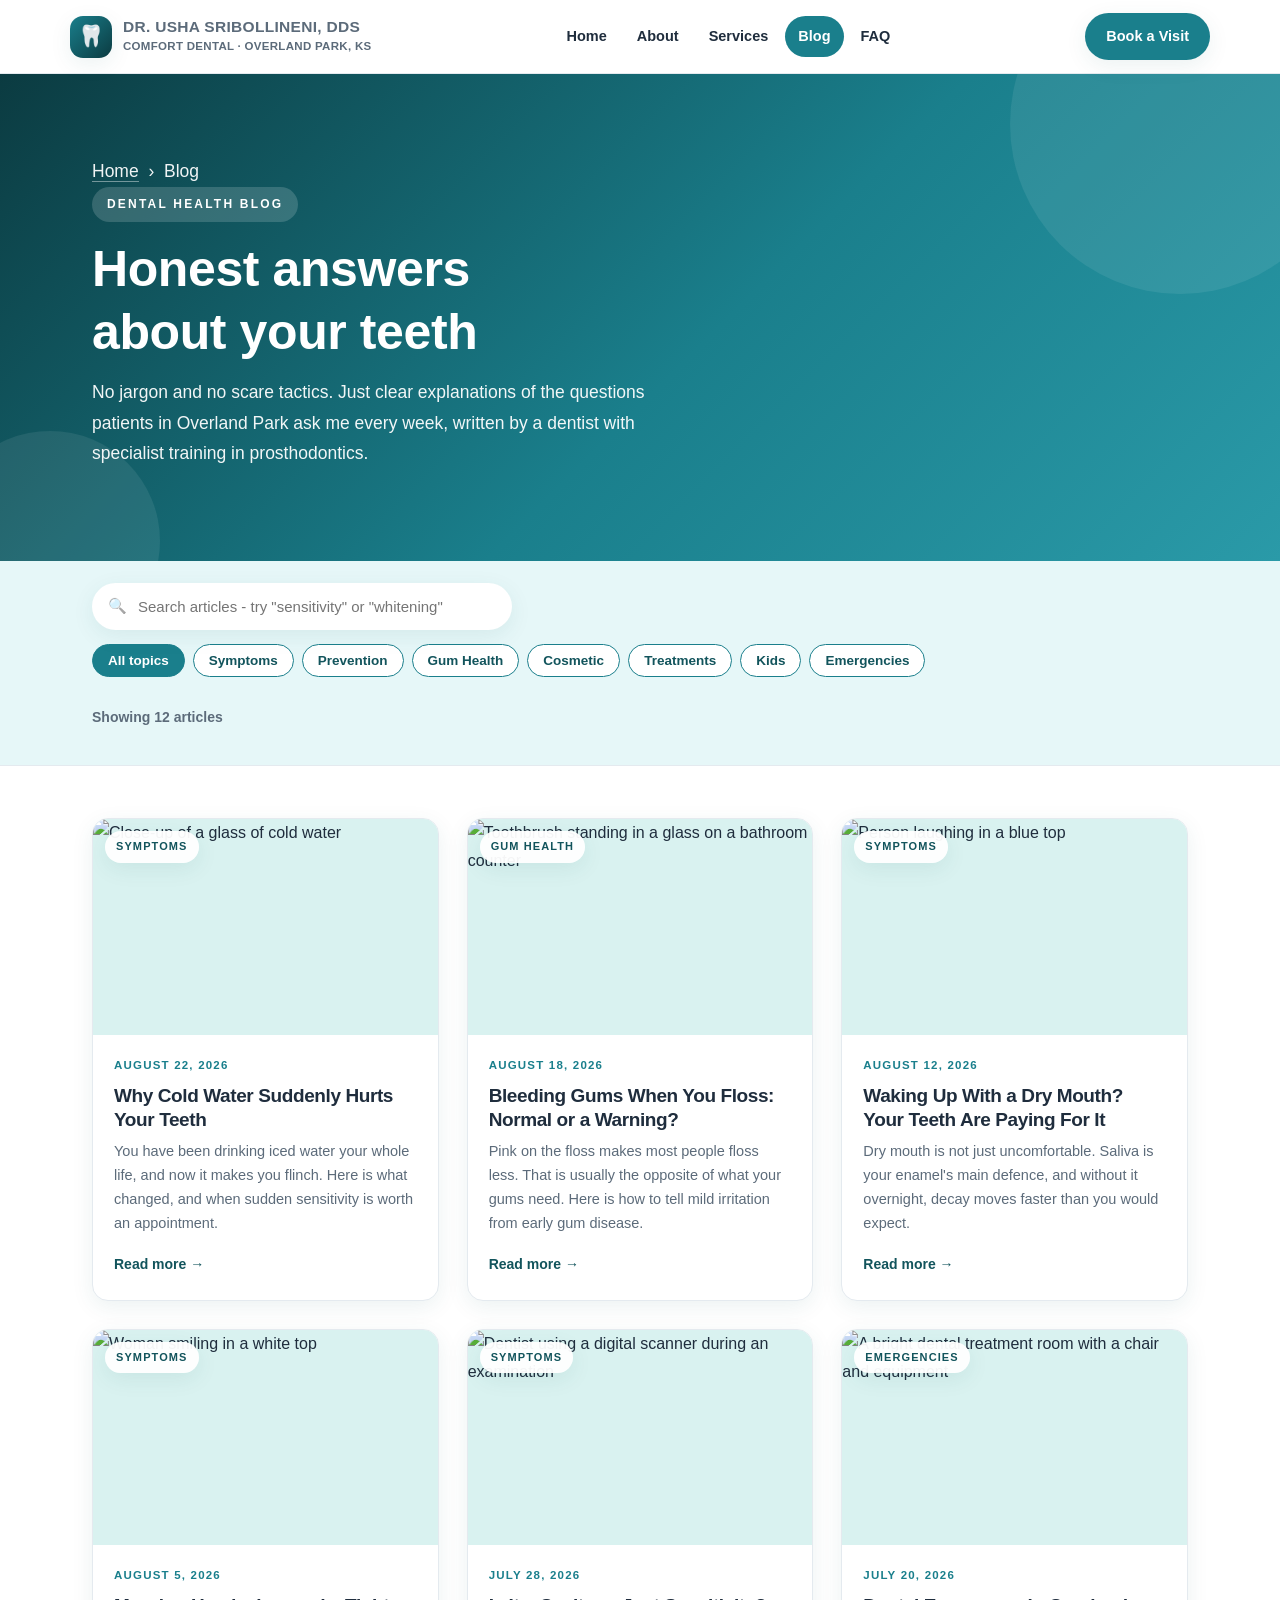
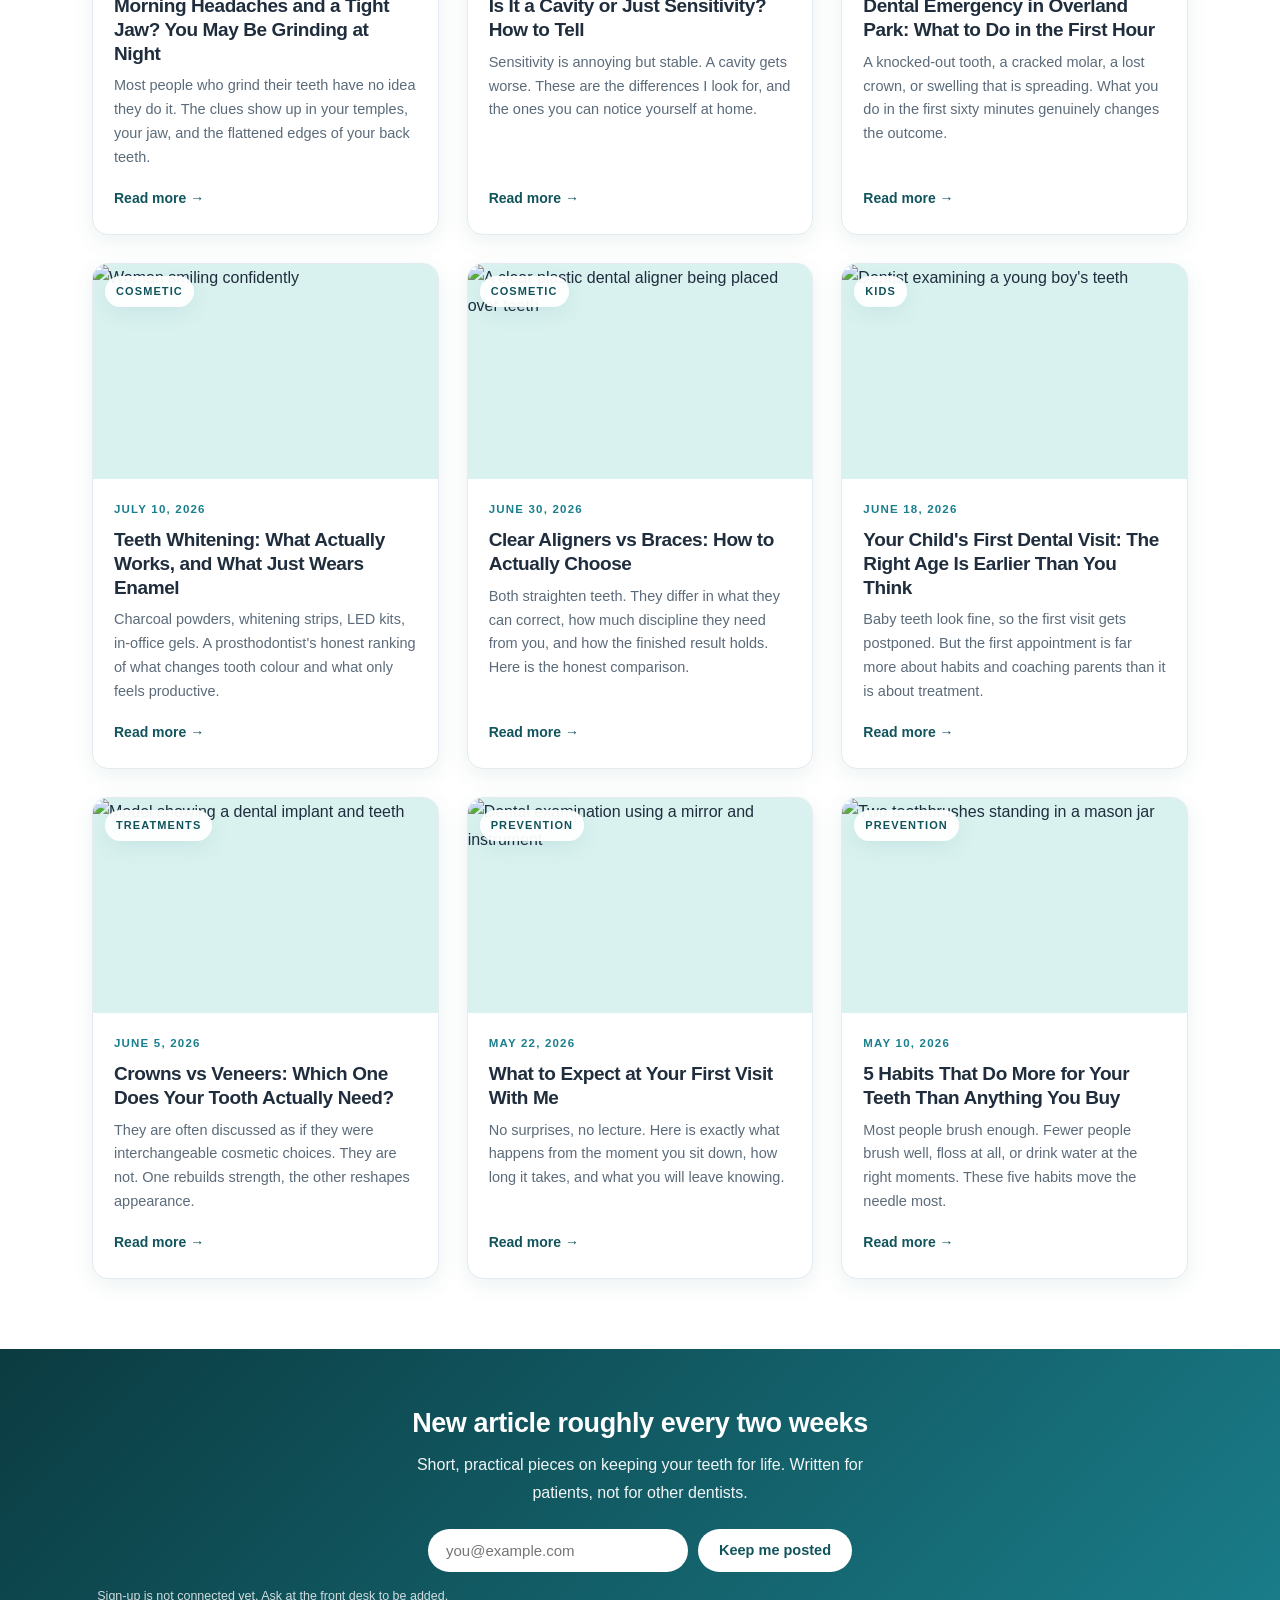
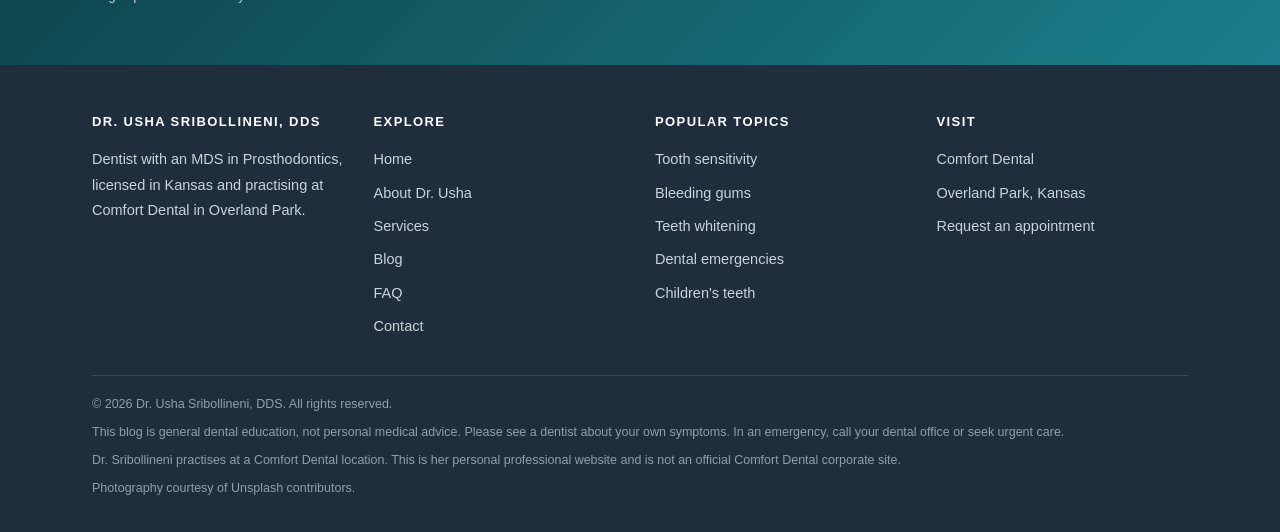
==== blog.html @ b1dd58ea "Add blog index page with search and topic filters" ====
<!DOCTYPE html>
<html lang="en">
<head>
<meta charset="utf-8">
<meta name="viewport" content="width=device-width, initial-scale=1">
<title>Dental Health Blog | Dr. Usha Sribollineni, DDS - Overland Park, KS</title>
<meta name="description" content="Straight-talking dental health articles from Dr. Usha Sribollineni, DDS, MDS (Prosthodontics) in Overland Park, Kansas. Tooth sensitivity, gum health, whitening, kids' teeth, crowns, aligners and dental emergencies explained in plain English.">
<meta name="keywords" content="dentist Overland Park, dental blog Overland Park KS, tooth sensitivity, bleeding gums, teeth whitening, dental emergency Overland Park, kids dentist Johnson County, crowns, veneers, clear aligners">
<meta name="author" content="Dr. Usha Sribollineni, DDS">
<meta name="robots" content="index, follow">
<link rel="canonical" href="https://pbdev0209-fix-it.github.io/usha-dental-website/blog.html">

<meta property="og:type" content="website">
<meta property="og:title" content="Dental Health Blog | Dr. Usha Sribollineni, DDS - Overland Park, KS">
<meta property="og:description" content="Plain-English dental health advice from a prosthodontics-trained dentist in Overland Park, Kansas.">
<meta property="og:url" content="https://pbdev0209-fix-it.github.io/usha-dental-website/blog.html">
<meta property="og:site_name" content="Dr. Usha Sribollineni, DDS">
<meta name="twitter:card" content="summary_large_image">
<meta name="twitter:title" content="Dental Health Blog | Dr. Usha Sribollineni, DDS">
<meta name="twitter:description" content="Plain-English dental health advice from a dentist in Overland Park, Kansas.">

<link rel="preconnect" href="https://images.unsplash.com">
<link rel="stylesheet" href="assets/blog.css">
<link rel="icon" href="data:image/svg+xml,%3Csvg xmlns='http://www.w3.org/2000/svg' viewBox='0 0 100 100'%3E%3Ctext y='.9em' font-size='90'%3E%F0%9F%A6%B7%3C/text%3E%3C/svg%3E">

<script type="application/ld+json">
{
 "@context": "https://schema.org",
 "@type": "Blog",
 "name": "Dental Health Blog | Dr. Usha Sribollineni, DDS",
 "description": "Plain-English dental health articles from Dr. Usha Sribollineni, DDS, MDS (Prosthodontics), practising at Comfort Dental in Overland Park, Kansas.",
 "url": "https://pbdev0209-fix-it.github.io/usha-dental-website/blog.html",
 "inLanguage": "en-US",
 "author": {
  "@type": "Person",
  "name": "Usha Sribollineni",
  "honorificSuffix": "DDS",
  "jobTitle": "Dentist"
 },
 "blogPost": [
  {
   "@type": "BlogPosting",
   "headline": "Why Cold Water Suddenly Hurts Your Teeth",
   "datePublished": "2026-08-22",
   "url": "https://pbdev0209-fix-it.github.io/usha-dental-website/blog/tooth-sensitivity-cold.html",
   "articleSection": "Symptoms",
   "author": {
    "@type": "Person",
    "name": "Usha Sribollineni"
   }
  },
  {
   "@type": "BlogPosting",
   "headline": "Bleeding Gums When You Floss: Normal or a Warning?",
   "datePublished": "2026-08-18",
   "url": "https://pbdev0209-fix-it.github.io/usha-dental-website/blog/bleeding-gums.html",
   "articleSection": "Gum Health",
   "author": {
    "@type": "Person",
    "name": "Usha Sribollineni"
   }
  },
  {
   "@type": "BlogPosting",
   "headline": "Waking Up With a Dry Mouth? Your Teeth Are Paying For It",
   "datePublished": "2026-08-12",
   "url": "https://pbdev0209-fix-it.github.io/usha-dental-website/blog/morning-dry-mouth.html",
   "articleSection": "Symptoms",
   "author": {
    "@type": "Person",
    "name": "Usha Sribollineni"
   }
  },
  {
   "@type": "BlogPosting",
   "headline": "Morning Headaches and a Tight Jaw? You May Be Grinding at Night",
   "datePublished": "2026-08-05",
   "url": "https://pbdev0209-fix-it.github.io/usha-dental-website/blog/teeth-grinding-headaches.html",
   "articleSection": "Symptoms",
   "author": {
    "@type": "Person",
    "name": "Usha Sribollineni"
   }
  },
  {
   "@type": "BlogPosting",
   "headline": "Is It a Cavity or Just Sensitivity? How to Tell",
   "datePublished": "2026-07-28",
   "url": "https://pbdev0209-fix-it.github.io/usha-dental-website/blog/cavity-or-sensitivity.html",
   "articleSection": "Symptoms",
   "author": {
    "@type": "Person",
    "name": "Usha Sribollineni"
   }
  },
  {
   "@type": "BlogPosting",
   "headline": "Dental Emergency in Overland Park: What to Do in the First Hour",
   "datePublished": "2026-07-20",
   "url": "https://pbdev0209-fix-it.github.io/usha-dental-website/blog/dental-emergency-overland-park.html",
   "articleSection": "Emergencies",
   "author": {
    "@type": "Person",
    "name": "Usha Sribollineni"
   }
  },
  {
   "@type": "BlogPosting",
   "headline": "Teeth Whitening: What Actually Works, and What Just Wears Enamel",
   "datePublished": "2026-07-10",
   "url": "https://pbdev0209-fix-it.github.io/usha-dental-website/blog/teeth-whitening-guide.html",
   "articleSection": "Cosmetic",
   "author": {
    "@type": "Person",
    "name": "Usha Sribollineni"
   }
  },
  {
   "@type": "BlogPosting",
   "headline": "Clear Aligners vs Braces: How to Actually Choose",
   "datePublished": "2026-06-30",
   "url": "https://pbdev0209-fix-it.github.io/usha-dental-website/blog/clear-aligners-vs-braces.html",
   "articleSection": "Cosmetic",
   "author": {
    "@type": "Person",
    "name": "Usha Sribollineni"
   }
  },
  {
   "@type": "BlogPosting",
   "headline": "Your Child's First Dental Visit: The Right Age Is Earlier Than You Think",
   "datePublished": "2026-06-18",
   "url": "https://pbdev0209-fix-it.github.io/usha-dental-website/blog/kids-first-dentist-age.html",
   "articleSection": "Kids",
   "author": {
    "@type": "Person",
    "name": "Usha Sribollineni"
   }
  },
  {
   "@type": "BlogPosting",
   "headline": "Crowns vs Veneers: Which One Does Your Tooth Actually Need?",
   "datePublished": "2026-06-05",
   "url": "https://pbdev0209-fix-it.github.io/usha-dental-website/blog/crowns-vs-veneers.html",
   "articleSection": "Treatments",
   "author": {
    "@type": "Person",
    "name": "Usha Sribollineni"
   }
  },
  {
   "@type": "BlogPosting",
   "headline": "What to Expect at Your First Visit With Me",
   "datePublished": "2026-05-22",
   "url": "https://pbdev0209-fix-it.github.io/usha-dental-website/blog/first-visit-guide.html",
   "articleSection": "Prevention",
   "author": {
    "@type": "Person",
    "name": "Usha Sribollineni"
   }
  },
  {
   "@type": "BlogPosting",
   "headline": "5 Habits That Do More for Your Teeth Than Anything You Buy",
   "datePublished": "2026-05-10",
   "url": "https://pbdev0209-fix-it.github.io/usha-dental-website/blog/5-tips-healthier-smile.html",
   "articleSection": "Prevention",
   "author": {
    "@type": "Person",
    "name": "Usha Sribollineni"
   }
  }
 ]
}
</script>
</head>
<body>

<header class="site-header">
  <div class="wrap hdr">
    <a class="brand" href="index.html">
      <span class="mark" aria-hidden="true">&#129463;</span>
      <span>
        <b>Dr. Usha Sribollineni, DDS</b>
        <span>Comfort Dental &middot; Overland Park, KS</span>
      </span>
    </a>
    <nav class="site-nav" aria-label="Main navigation">
      <ul>
        <li><a href="index.html#home">Home</a></li>
        <li><a href="index.html#about">About</a></li>
        <li><a href="index.html#services">Services</a></li>
        <li><a href="blog.html" class="active" aria-current="page">Blog</a></li>
        <li><a href="index.html#faq">FAQ</a></li>
      </ul>
    </nav>
    <a class="btn btn-primary" href="index.html#contact">Book a Visit</a>
  </div>
</header>

<main>

  <section class="hero">
    <div class="wrap">
      <p class="crumbs"><a href="index.html">Home</a> &nbsp;&rsaquo;&nbsp; Blog</p>
      <span class="eyebrow">Dental Health Blog</span>
      <h1>Honest answers about your teeth</h1>
      <p>No jargon and no scare tactics. Just clear explanations of the questions patients in Overland Park ask me every week, written by a dentist with specialist training in prosthodontics.</p>
    </div>
  </section>

  <section class="toolbar">
    <div class="wrap">
      <div class="toolbar-row">
        <div class="searchbox">
          <span class="ico" aria-hidden="true">&#128269;</span>
          <label class="sr-only" for="postSearch" hidden>Search articles</label>
          <input id="postSearch" type="search" placeholder="Search articles - try &quot;sensitivity&quot; or &quot;whitening&quot;" autocomplete="off">
        </div>
        <div class="chips" role="group" aria-label="Filter articles by topic">
          <button class="chip active" data-filter="all">All topics</button>
          <button class="chip" data-filter="Symptoms">Symptoms</button>
          <button class="chip" data-filter="Prevention">Prevention</button>
          <button class="chip" data-filter="Gum Health">Gum Health</button>
          <button class="chip" data-filter="Cosmetic">Cosmetic</button>
          <button class="chip" data-filter="Treatments">Treatments</button>
          <button class="chip" data-filter="Kids">Kids</button>
          <button class="chip" data-filter="Emergencies">Emergencies</button>
        </div>
      </div>
      <p class="result-count" id="resultCount" aria-live="polite">Showing 12 articles</p>
    </div>
  </section>

  <section class="grid-section">
    <div class="wrap">
      <div class="post-grid" id="postGrid">
        <a class="card reveal" href="blog/tooth-sensitivity-cold.html" data-category="Symptoms" data-search="Why Cold Water Suddenly Hurts Your Teeth Symptoms You have been drinking iced water your whole life, and now it makes you flinch. Here is what changed, and when sudden sensitivity is worth an appointment.">
          <div class="thumb">
            <img src="https://images.unsplash.com/photo-1534616042650-80f5c9b61f09?auto=format&amp;fit=crop&amp;w=800&amp;q=70" alt="Close-up of a glass of cold water" loading="lazy" width="800" height="500">
            <span class="tag">Symptoms</span>
          </div>
          <div class="body">
            <div class="date">August 22, 2026</div>
            <h3>Why Cold Water Suddenly Hurts Your Teeth</h3>
            <p>You have been drinking iced water your whole life, and now it makes you flinch. Here is what changed, and when sudden sensitivity is worth an appointment.</p>
            <div class="more">Read more <i>&rarr;</i></div>
          </div>
        </a>
        <a class="card reveal" href="blog/bleeding-gums.html" data-category="Gum Health" data-search="Bleeding Gums When You Floss: Normal or a Warning? Gum Health Pink on the floss makes most people floss less. That is usually the opposite of what your gums need. Here is how to tell mild irritation from early gum disease.">
          <div class="thumb">
            <img src="https://images.unsplash.com/photo-1607613009820-a29f7bb81c04?auto=format&amp;fit=crop&amp;w=800&amp;q=70" alt="Toothbrush standing in a glass on a bathroom counter" loading="lazy" width="800" height="500">
            <span class="tag">Gum Health</span>
          </div>
          <div class="body">
            <div class="date">August 18, 2026</div>
            <h3>Bleeding Gums When You Floss: Normal or a Warning?</h3>
            <p>Pink on the floss makes most people floss less. That is usually the opposite of what your gums need. Here is how to tell mild irritation from early gum disease.</p>
            <div class="more">Read more <i>&rarr;</i></div>
          </div>
        </a>
        <a class="card reveal" href="blog/morning-dry-mouth.html" data-category="Symptoms" data-search="Waking Up With a Dry Mouth? Your Teeth Are Paying For It Symptoms Dry mouth is not just uncomfortable. Saliva is your enamel's main defence, and without it overnight, decay moves faster than you would expect.">
          <div class="thumb">
            <img src="https://images.unsplash.com/photo-1611695434369-a8f5d76ceb7b?auto=format&amp;fit=crop&amp;w=800&amp;q=70" alt="Person laughing in a blue top" loading="lazy" width="800" height="500">
            <span class="tag">Symptoms</span>
          </div>
          <div class="body">
            <div class="date">August 12, 2026</div>
            <h3>Waking Up With a Dry Mouth? Your Teeth Are Paying For It</h3>
            <p>Dry mouth is not just uncomfortable. Saliva is your enamel's main defence, and without it overnight, decay moves faster than you would expect.</p>
            <div class="more">Read more <i>&rarr;</i></div>
          </div>
        </a>
        <a class="card reveal" href="blog/teeth-grinding-headaches.html" data-category="Symptoms" data-search="Morning Headaches and a Tight Jaw? You May Be Grinding at Night Symptoms Most people who grind their teeth have no idea they do it. The clues show up in your temples, your jaw, and the flattened edges of your back teeth.">
          <div class="thumb">
            <img src="https://images.unsplash.com/photo-1548382131-e0ebb1f0cdea?auto=format&amp;fit=crop&amp;w=800&amp;q=70" alt="Woman smiling in a white top" loading="lazy" width="800" height="500">
            <span class="tag">Symptoms</span>
          </div>
          <div class="body">
            <div class="date">August 5, 2026</div>
            <h3>Morning Headaches and a Tight Jaw? You May Be Grinding at Night</h3>
            <p>Most people who grind their teeth have no idea they do it. The clues show up in your temples, your jaw, and the flattened edges of your back teeth.</p>
            <div class="more">Read more <i>&rarr;</i></div>
          </div>
        </a>
        <a class="card reveal" href="blog/cavity-or-sensitivity.html" data-category="Symptoms" data-search="Is It a Cavity or Just Sensitivity? How to Tell Symptoms Sensitivity is annoying but stable. A cavity gets worse. These are the differences I look for, and the ones you can notice yourself at home.">
          <div class="thumb">
            <img src="https://images.unsplash.com/photo-1667133295315-820bb6481730?auto=format&amp;fit=crop&amp;w=800&amp;q=70" alt="Dentist using a digital scanner during an examination" loading="lazy" width="800" height="500">
            <span class="tag">Symptoms</span>
          </div>
          <div class="body">
            <div class="date">July 28, 2026</div>
            <h3>Is It a Cavity or Just Sensitivity? How to Tell</h3>
            <p>Sensitivity is annoying but stable. A cavity gets worse. These are the differences I look for, and the ones you can notice yourself at home.</p>
            <div class="more">Read more <i>&rarr;</i></div>
          </div>
        </a>
        <a class="card reveal" href="blog/dental-emergency-overland-park.html" data-category="Emergencies" data-search="Dental Emergency in Overland Park: What to Do in the First Hour Emergencies A knocked-out tooth, a cracked molar, a lost crown, or swelling that is spreading. What you do in the first sixty minutes genuinely changes the outcome.">
          <div class="thumb">
            <img src="https://images.unsplash.com/photo-1598256989800-fe5f95da9787?auto=format&amp;fit=crop&amp;w=800&amp;q=70" alt="A bright dental treatment room with a chair and equipment" loading="lazy" width="800" height="500">
            <span class="tag">Emergencies</span>
          </div>
          <div class="body">
            <div class="date">July 20, 2026</div>
            <h3>Dental Emergency in Overland Park: What to Do in the First Hour</h3>
            <p>A knocked-out tooth, a cracked molar, a lost crown, or swelling that is spreading. What you do in the first sixty minutes genuinely changes the outcome.</p>
            <div class="more">Read more <i>&rarr;</i></div>
          </div>
        </a>
        <a class="card reveal" href="blog/teeth-whitening-guide.html" data-category="Cosmetic" data-search="Teeth Whitening: What Actually Works, and What Just Wears Enamel Cosmetic Charcoal powders, whitening strips, LED kits, in-office gels. A prosthodontist's honest ranking of what changes tooth colour and what only feels productive.">
          <div class="thumb">
            <img src="https://images.unsplash.com/photo-1567516364473-233c4b6fcfbe?auto=format&amp;fit=crop&amp;w=800&amp;q=70" alt="Woman smiling confidently" loading="lazy" width="800" height="500">
            <span class="tag">Cosmetic</span>
          </div>
          <div class="body">
            <div class="date">July 10, 2026</div>
            <h3>Teeth Whitening: What Actually Works, and What Just Wears Enamel</h3>
            <p>Charcoal powders, whitening strips, LED kits, in-office gels. A prosthodontist's honest ranking of what changes tooth colour and what only feels productive.</p>
            <div class="more">Read more <i>&rarr;</i></div>
          </div>
        </a>
        <a class="card reveal" href="blog/clear-aligners-vs-braces.html" data-category="Cosmetic" data-search="Clear Aligners vs Braces: How to Actually Choose Cosmetic Both straighten teeth. They differ in what they can correct, how much discipline they need from you, and how the finished result holds. Here is the honest comparison.">
          <div class="thumb">
            <img src="https://images.unsplash.com/photo-1609840114035-3c981b782dfe?auto=format&amp;fit=crop&amp;w=800&amp;q=70" alt="A clear plastic dental aligner being placed over teeth" loading="lazy" width="800" height="500">
            <span class="tag">Cosmetic</span>
          </div>
          <div class="body">
            <div class="date">June 30, 2026</div>
            <h3>Clear Aligners vs Braces: How to Actually Choose</h3>
            <p>Both straighten teeth. They differ in what they can correct, how much discipline they need from you, and how the finished result holds. Here is the honest comparison.</p>
            <div class="more">Read more <i>&rarr;</i></div>
          </div>
        </a>
        <a class="card reveal" href="blog/kids-first-dentist-age.html" data-category="Kids" data-search="Your Child's First Dental Visit: The Right Age Is Earlier Than You Think Kids Baby teeth look fine, so the first visit gets postponed. But the first appointment is far more about habits and coaching parents than it is about treatment.">
          <div class="thumb">
            <img src="https://images.unsplash.com/photo-1758205307836-0829c799890b?auto=format&amp;fit=crop&amp;w=800&amp;q=70" alt="Dentist examining a young boy's teeth" loading="lazy" width="800" height="500">
            <span class="tag">Kids</span>
          </div>
          <div class="body">
            <div class="date">June 18, 2026</div>
            <h3>Your Child's First Dental Visit: The Right Age Is Earlier Than You Think</h3>
            <p>Baby teeth look fine, so the first visit gets postponed. But the first appointment is far more about habits and coaching parents than it is about treatment.</p>
            <div class="more">Read more <i>&rarr;</i></div>
          </div>
        </a>
        <a class="card reveal" href="blog/crowns-vs-veneers.html" data-category="Treatments" data-search="Crowns vs Veneers: Which One Does Your Tooth Actually Need? Treatments They are often discussed as if they were interchangeable cosmetic choices. They are not. One rebuilds strength, the other reshapes appearance.">
          <div class="thumb">
            <img src="https://images.unsplash.com/photo-1593022356769-11f762e25ed9?auto=format&amp;fit=crop&amp;w=800&amp;q=70" alt="Model showing a dental implant and teeth" loading="lazy" width="800" height="500">
            <span class="tag">Treatments</span>
          </div>
          <div class="body">
            <div class="date">June 5, 2026</div>
            <h3>Crowns vs Veneers: Which One Does Your Tooth Actually Need?</h3>
            <p>They are often discussed as if they were interchangeable cosmetic choices. They are not. One rebuilds strength, the other reshapes appearance.</p>
            <div class="more">Read more <i>&rarr;</i></div>
          </div>
        </a>
        <a class="card reveal" href="blog/first-visit-guide.html" data-category="Prevention" data-search="What to Expect at Your First Visit With Me Prevention No surprises, no lecture. Here is exactly what happens from the moment you sit down, how long it takes, and what you will leave knowing.">
          <div class="thumb">
            <img src="https://images.unsplash.com/photo-1606811971618-4486d14f3f99?auto=format&amp;fit=crop&amp;w=800&amp;q=70" alt="Dental examination using a mirror and instrument" loading="lazy" width="800" height="500">
            <span class="tag">Prevention</span>
          </div>
          <div class="body">
            <div class="date">May 22, 2026</div>
            <h3>What to Expect at Your First Visit With Me</h3>
            <p>No surprises, no lecture. Here is exactly what happens from the moment you sit down, how long it takes, and what you will leave knowing.</p>
            <div class="more">Read more <i>&rarr;</i></div>
          </div>
        </a>
        <a class="card reveal" href="blog/5-tips-healthier-smile.html" data-category="Prevention" data-search="5 Habits That Do More for Your Teeth Than Anything You Buy Prevention Most people brush enough. Fewer people brush well, floss at all, or drink water at the right moments. These five habits move the needle most.">
          <div class="thumb">
            <img src="https://images.unsplash.com/photo-1553691158-91a7f9183156?auto=format&amp;fit=crop&amp;w=800&amp;q=70" alt="Two toothbrushes standing in a mason jar" loading="lazy" width="800" height="500">
            <span class="tag">Prevention</span>
          </div>
          <div class="body">
            <div class="date">May 10, 2026</div>
            <h3>5 Habits That Do More for Your Teeth Than Anything You Buy</h3>
            <p>Most people brush enough. Fewer people brush well, floss at all, or drink water at the right moments. These five habits move the needle most.</p>
            <div class="more">Read more <i>&rarr;</i></div>
          </div>
        </a>
      </div>
      <div class="empty" id="noResults">
        <div class="big" aria-hidden="true">&#129463;</div>
        <h3>Nothing matches that search</h3>
        <p>Try a different word, or clear the filters to see every article.</p>
      </div>
    </div>
  </section>

  <section class="news">
    <div class="wrap">
      <h2>New article roughly every two weeks</h2>
      <p>Short, practical pieces on keeping your teeth for life. Written for patients, not for other dentists.</p>
      <form data-demo>
        <input type="email" placeholder="you@example.com" aria-label="Email address" required>
        <button class="btn btn-white" type="submit">Keep me posted</button>
      </form>
      <p class="note">Sign-up is not connected yet. Ask at the front desk to be added.</p>
    </div>
  </section>

</main>

<footer class="site-footer">
  <div class="wrap">
    <div class="foot-grid">
      <div>
        <h5>Dr. Usha Sribollineni, DDS</h5>
        <p style="margin:0;color:#c8d3dd">Dentist with an MDS in Prosthodontics, licensed in Kansas and practising at Comfort Dental in Overland Park.</p>
      </div>
      <div>
        <h5>Explore</h5>
        <ul>
          <li><a href="index.html#home">Home</a></li>
          <li><a href="index.html#about">About Dr. Usha</a></li>
          <li><a href="index.html#services">Services</a></li>
          <li><a href="blog.html">Blog</a></li>
          <li><a href="index.html#faq">FAQ</a></li>
          <li><a href="index.html#contact">Contact</a></li>
        </ul>
      </div>
      <div>
        <h5>Popular topics</h5>
        <ul>
          <li><a href="blog/tooth-sensitivity-cold.html">Tooth sensitivity</a></li>
          <li><a href="blog/bleeding-gums.html">Bleeding gums</a></li>
          <li><a href="blog/teeth-whitening-guide.html">Teeth whitening</a></li>
          <li><a href="blog/dental-emergency-overland-park.html">Dental emergencies</a></li>
          <li><a href="blog/kids-first-dentist-age.html">Children's teeth</a></li>
        </ul>
      </div>
      <div>
        <h5>Visit</h5>
        <ul>
          <li>Comfort Dental</li>
          <li>Overland Park, Kansas</li>
          <li><a href="index.html#contact">Request an appointment</a></li>
        </ul>
      </div>
    </div>
    <div class="legal">
      <p>&copy; <span class="js-year">2026</span> Dr. Usha Sribollineni, DDS. All rights reserved.</p>
      <p>This blog is general dental education, not personal medical advice. Please see a dentist about your own symptoms. In an emergency, call your dental office or seek urgent care.</p>
      <p>Dr. Sribollineni practises at a Comfort Dental location. This is her personal professional website and is not an official Comfort Dental corporate site.</p>
      <p>Photography courtesy of Unsplash contributors.</p>
    </div>
  </div>
</footer>

<button class="back-top" aria-label="Back to top">&uarr;</button>
<script src="assets/blog.js" defer></script>
</body>
</html>
---- assets/blog.css ----
:root{
  --teal:#1a7f8c;
  --teal-dark:#12545c;
  --teal-deep:#0b3b41;
  --teal-light:#e6f7f8;
  --mint:#d9f2f0;
  --ink:#1f2d3d;
  --muted:#5c6b7a;
  --line:#e4eaef;
  --radius:16px;
  --shadow:0 6px 22px rgba(18,84,92,.08);
  --shadow-lg:0 20px 50px rgba(18,84,92,.16);
}
*{box-sizing:border-box}
html{scroll-behavior:smooth}
body{margin:0;background:#fff;color:var(--ink);line-height:1.75;
  font-family:Inter,-apple-system,BlinkMacSystemFont,"Segoe UI",Roboto,Arial,sans-serif;
  -webkit-font-smoothing:antialiased}
img{max-width:100%;display:block}
h1,h2,h3,h4{line-height:1.25;letter-spacing:-.4px;margin:0 0 .5em}
.wrap{max-width:1140px;margin:0 auto;padding:0 22px}
.narrow{max-width:760px}

/* ---------- header ---------- */
.site-header{position:sticky;top:0;z-index:60;background:rgba(255,255,255,.9);
  backdrop-filter:saturate(180%) blur(14px);border-bottom:1px solid var(--line)}
.hdr{display:flex;align-items:center;justify-content:space-between;gap:16px;padding:13px 0}
.brand{display:flex;align-items:center;gap:11px;text-decoration:none;color:var(--ink)}
.brand .mark{width:42px;height:42px;border-radius:13px;flex:none;
  background:linear-gradient(135deg,var(--teal),var(--teal-deep));color:#fff;
  display:grid;place-items:center;font-size:21px;box-shadow:var(--shadow)}
.brand b{display:block;font-size:15.5px;line-height:1.25}
.brand span{display:block;font-size:11.5px;color:var(--muted);font-weight:600;letter-spacing:.3px;text-transform:uppercase}
.site-nav ul{display:flex;gap:4px;list-style:none;margin:0;padding:0;flex-wrap:wrap}
.site-nav a{display:inline-block;padding:8px 13px;border-radius:999px;text-decoration:none;
  color:var(--ink);font-size:14.5px;font-weight:600;transition:.18s}
.site-nav a:hover{background:var(--teal-light);color:var(--teal-dark)}
.site-nav a.active{background:var(--teal);color:#fff}
.btn{display:inline-block;padding:11px 21px;border-radius:999px;text-decoration:none;
  font-weight:700;font-size:14.5px;border:0;cursor:pointer;transition:.2s;font-family:inherit}
.btn-primary{background:var(--teal);color:#fff;box-shadow:var(--shadow)}
.btn-primary:hover{background:var(--teal-dark);transform:translateY(-2px);box-shadow:var(--shadow-lg)}
.btn-ghost{background:#fff;color:var(--teal-dark);border:2px solid var(--teal)}
.btn-ghost:hover{background:var(--teal-light)}
.btn-white{background:#fff;color:var(--teal-dark)}
.btn-white:hover{transform:translateY(-2px);box-shadow:var(--shadow-lg)}
.hdr .btn{white-space:nowrap}

/* reading progress */
#progress{position:fixed;top:0;left:0;height:3px;width:0;z-index:99;
  background:linear-gradient(90deg,var(--teal),#4fc3cf);transition:width .1s linear}

/* ---------- hero ---------- */
.hero{position:relative;overflow:hidden;color:#fff;padding:82px 0 92px;
  background:linear-gradient(135deg,var(--teal-deep),var(--teal) 55%,#2a9aa8)}
.hero:before,.hero:after{content:"";position:absolute;border-radius:50%;
  background:rgba(255,255,255,.08);animation:float 9s ease-in-out infinite}
.hero:before{width:340px;height:340px;top:-120px;right:-70px}
.hero:after{width:220px;height:220px;bottom:-90px;left:-60px;animation-delay:-4s}
@keyframes float{0%,100%{transform:translateY(0)}50%{transform:translateY(-22px)}}
.hero .wrap{position:relative;z-index:2}
.eyebrow{display:inline-block;font-size:12px;font-weight:800;letter-spacing:2.2px;
  text-transform:uppercase;background:rgba(255,255,255,.16);padding:7px 15px;border-radius:999px;margin-bottom:16px}
.hero h1{font-size:clamp(30px,5vw,50px);margin:0 0 14px;max-width:16ch}
.hero p{font-size:17.5px;max-width:60ch;opacity:.94;margin:0}
.crumbs{font-size:13.5px;opacity:.9;margin-bottom:14px}
.crumbs a{color:#fff;text-decoration:none;border-bottom:1px solid rgba(255,255,255,.45)}
.crumbs a:hover{border-color:#fff}

/* ---------- toolbar ---------- */
.toolbar{background:var(--teal-light);border-bottom:1px solid var(--line);padding:22px 0}
.toolbar-row{display:flex;flex-wrap:wrap;gap:14px;align-items:center;justify-content:space-between}
.searchbox{position:relative;flex:1 1 300px;max-width:420px}
.searchbox input{width:100%;padding:13px 16px 13px 44px;border:2px solid transparent;border-radius:999px;
  font-size:15px;font-family:inherit;background:#fff;color:var(--ink);box-shadow:var(--shadow);transition:.2s}
.searchbox input:focus{outline:0;border-color:var(--teal)}
.searchbox .ico{position:absolute;left:16px;top:50%;transform:translateY(-50%);font-size:15px;opacity:.55}
.chips{display:flex;flex-wrap:wrap;gap:8px}
.chip{border:1.5px solid var(--teal);background:#fff;color:var(--teal-dark);
  padding:8px 15px;border-radius:999px;font-size:13.5px;font-weight:700;cursor:pointer;
  font-family:inherit;transition:.18s}
.chip:hover{background:var(--mint)}
.chip.active{background:var(--teal);color:#fff;border-color:var(--teal)}
.result-count{font-size:14px;color:var(--muted);font-weight:600;padding:14px 0 0}

/* ---------- post grid ---------- */
.grid-section{padding:52px 0 70px}
.post-grid{display:grid;gap:28px;grid-template-columns:repeat(auto-fill,minmax(320px,1fr))}
.card{background:#fff;border:1px solid var(--line);border-radius:var(--radius);overflow:hidden;
  text-decoration:none;color:inherit;display:flex;flex-direction:column;
  box-shadow:var(--shadow);transition:transform .28s ease,box-shadow .28s ease}
.card:hover{transform:translateY(-7px);box-shadow:var(--shadow-lg)}
.card .thumb{position:relative;aspect-ratio:16/10;overflow:hidden;background:var(--mint)}
.card .thumb img{width:100%;height:100%;object-fit:cover;transition:transform .5s ease}
.card:hover .thumb img{transform:scale(1.07)}
.tag{position:absolute;top:12px;left:12px;background:rgba(255,255,255,.95);color:var(--teal-dark);
  font-size:11px;font-weight:800;letter-spacing:1.1px;text-transform:uppercase;
  padding:6px 11px;border-radius:999px;box-shadow:var(--shadow)}
.card .body{padding:20px 21px 23px;display:flex;flex-direction:column;flex:1}
.card .date{font-size:11.5px;font-weight:800;letter-spacing:1.2px;text-transform:uppercase;color:var(--teal);margin-bottom:9px}
.card h3{font-size:19px;margin:0 0 9px}
.card p{font-size:14.5px;color:var(--muted);margin:0 0 16px;line-height:1.65}
.card .more{margin-top:auto;font-size:14px;font-weight:800;color:var(--teal-dark)}
.card .more i{font-style:normal;display:inline-block;transition:transform .25s}
.card:hover .more i{transform:translateX(6px)}
.empty{text-align:center;padding:60px 20px;color:var(--muted);display:none}
.empty.show{display:block}
.empty .big{font-size:44px;margin-bottom:10px}

/* reveal */
.reveal{opacity:0;transform:translateY(26px);transition:opacity .6s ease,transform .6s ease}
.reveal.in{opacity:1;transform:none}

/* ---------- article ---------- */
.article{padding:0 0 20px}
.article .lead{font-size:19px;color:var(--muted);margin:0 0 26px}
.meta{display:flex;flex-wrap:wrap;gap:10px 18px;align-items:center;font-size:13.5px;
  color:var(--muted);border-bottom:1px solid var(--line);padding-bottom:18px;margin-bottom:28px}
.meta .who{display:flex;align-items:center;gap:9px;font-weight:700;color:var(--ink)}
.meta .av{width:34px;height:34px;border-radius:50%;background:linear-gradient(135deg,var(--teal),var(--teal-deep));
  color:#fff;display:grid;place-items:center;font-size:13px;font-weight:800}
.hero-img{border-radius:var(--radius);overflow:hidden;box-shadow:var(--shadow-lg);margin:0 0 32px}
.hero-img img{width:100%;aspect-ratio:16/9;object-fit:cover}
figure{margin:32px 0}
figcaption{font-size:13px;color:var(--muted);text-align:center;padding-top:9px;font-style:italic}
.prose{font-size:17px}
.prose h2{font-size:26px;margin:38px 0 12px;padding-top:6px}
.prose h3{font-size:20px;margin:28px 0 8px}
.prose p{margin:0 0 18px}
.prose ul,.prose ol{margin:0 0 20px;padding-left:22px}
.prose li{margin-bottom:9px}
.prose strong{color:var(--teal-deep)}
.prose a{color:var(--teal-dark);font-weight:600}
.callout{background:var(--teal-light);border-left:5px solid var(--teal);border-radius:12px;
  padding:20px 22px;margin:28px 0}
.callout h4{margin:0 0 8px;font-size:16px;color:var(--teal-deep);letter-spacing:0}
.callout p:last-child,.callout ul:last-child{margin-bottom:0}
.takeaways{border:2px dashed var(--teal);border-radius:var(--radius);padding:22px 24px;margin:30px 0;background:#fbffff}
.takeaways h4{margin:0 0 12px;font-size:15px;letter-spacing:1.4px;text-transform:uppercase;color:var(--teal)}
.takeaways ul{list-style:none;padding:0;margin:0}
.takeaways li{padding-left:30px;position:relative;margin-bottom:11px;font-size:15.5px}
.takeaways li:before{content:"\2713";position:absolute;left:0;top:0;color:var(--teal);font-weight:800}
.warn{background:#fff6ed;border-left:5px solid #e8873a;border-radius:12px;padding:20px 22px;margin:28px 0}
.warn h4{margin:0 0 8px;font-size:16px;color:#a4530f;letter-spacing:0}
.warn p:last-child{margin-bottom:0}
table{width:100%;border-collapse:collapse;margin:26px 0;font-size:15px}
th,td{text-align:left;padding:12px 14px;border-bottom:1px solid var(--line)}
th{background:var(--teal-light);color:var(--teal-deep);font-size:13px;text-transform:uppercase;letter-spacing:.8px}
tr:hover td{background:#fafdfd}

/* faq accordion */
.faq{margin:32px 0}
.qa{border:1px solid var(--line);border-radius:12px;margin-bottom:11px;overflow:hidden;background:#fff}
.qa button{width:100%;text-align:left;background:#fff;border:0;padding:16px 48px 16px 18px;
  font-size:16px;font-weight:700;color:var(--ink);cursor:pointer;position:relative;font-family:inherit;line-height:1.45}
.qa button:hover{background:var(--teal-light)}
.qa button:after{content:"+";position:absolute;right:18px;top:50%;transform:translateY(-50%);
  font-size:22px;color:var(--teal);font-weight:400;transition:transform .25s}
.qa.open button:after{transform:translateY(-50%) rotate(45deg)}
.qa .ans{max-height:0;overflow:hidden;transition:max-height .3s ease;padding:0 18px}
.qa.open .ans{max-height:520px;padding-bottom:16px}
.qa .ans p{margin:0 0 10px;font-size:15.5px;color:var(--muted)}

/* author + cta + related */
.author-box{display:flex;gap:18px;align-items:flex-start;background:var(--teal-light);
  border-radius:var(--radius);padding:24px;margin:44px 0 0}
.author-box .av{width:62px;height:62px;flex:none;border-radius:50%;
  background:linear-gradient(135deg,var(--teal),var(--teal-deep));color:#fff;
  display:grid;place-items:center;font-size:21px;font-weight:800}
.author-box h4{margin:0 0 4px;font-size:17px}
.author-box .role{font-size:13px;color:var(--teal-dark);font-weight:700;margin:0 0 8px}
.author-box p{margin:0;font-size:14.5px;color:var(--muted)}
.cta-band{margin:52px 0 0;border-radius:var(--radius);padding:38px 32px;text-align:center;color:#fff;
  background:linear-gradient(135deg,var(--teal-deep),var(--teal))}
.cta-band h3{font-size:25px;margin:0 0 10px;color:#fff}
.cta-band p{margin:0 0 20px;opacity:.94;font-size:16px}
.related{padding:60px 0 76px;background:#f7fbfc;margin-top:60px;border-top:1px solid var(--line)}
.related h2{font-size:26px;text-align:center;margin-bottom:8px}
.related .sub{text-align:center;color:var(--muted);margin:0 0 32px}

/* newsletter */
.news{background:linear-gradient(135deg,var(--teal-deep),var(--teal));color:#fff;padding:58px 0;text-align:center}
.news h2{font-size:27px;margin:0 0 10px;color:#fff}
.news p{margin:0 auto 22px;max-width:52ch;opacity:.94}
.news form{display:flex;gap:10px;justify-content:center;flex-wrap:wrap}
.news input{padding:13px 18px;border:0;border-radius:999px;font-size:15px;font-family:inherit;min-width:260px}
.news input:focus{outline:3px solid rgba(255,255,255,.5)}
.news .note{font-size:12.5px;opacity:.8;margin:14px 0 0}

/* footer */
.site-footer{background:var(--ink);color:#c8d3dd;padding:46px 0 26px;font-size:14.5px}
.foot-grid{display:grid;gap:30px;grid-template-columns:repeat(auto-fit,minmax(210px,1fr));margin-bottom:28px}
.site-footer h5{color:#fff;font-size:13px;letter-spacing:1.4px;text-transform:uppercase;margin:0 0 13px}
.site-footer ul{list-style:none;padding:0;margin:0}
.site-footer li{margin-bottom:8px}
.site-footer a{color:#c8d3dd;text-decoration:none}
.site-footer a:hover{color:#fff}
.legal{border-top:1px solid rgba(255,255,255,.13);padding-top:18px;font-size:12.5px;color:#8fa0af}
.legal p{margin:0 0 6px}

.back-top{position:fixed;right:22px;bottom:22px;width:46px;height:46px;border-radius:50%;
  background:var(--teal);color:#fff;border:0;font-size:19px;cursor:pointer;box-shadow:var(--shadow-lg);
  opacity:0;pointer-events:none;transition:.25s;z-index:70}
.back-top.show{opacity:1;pointer-events:auto}
.back-top:hover{background:var(--teal-dark);transform:translateY(-3px)}

@media (max-width:860px){
  .hdr{flex-wrap:wrap}
  .site-nav{order:3;width:100%}
  .site-nav ul{justify-content:center}
  .hero{padding:58px 0 66px}
  .author-box{flex-direction:column}
  .prose{font-size:16.5px}
}
@media (prefers-reduced-motion:reduce){
  *{animation:none!important;transition:none!important}
  .reveal{opacity:1;transform:none}
}
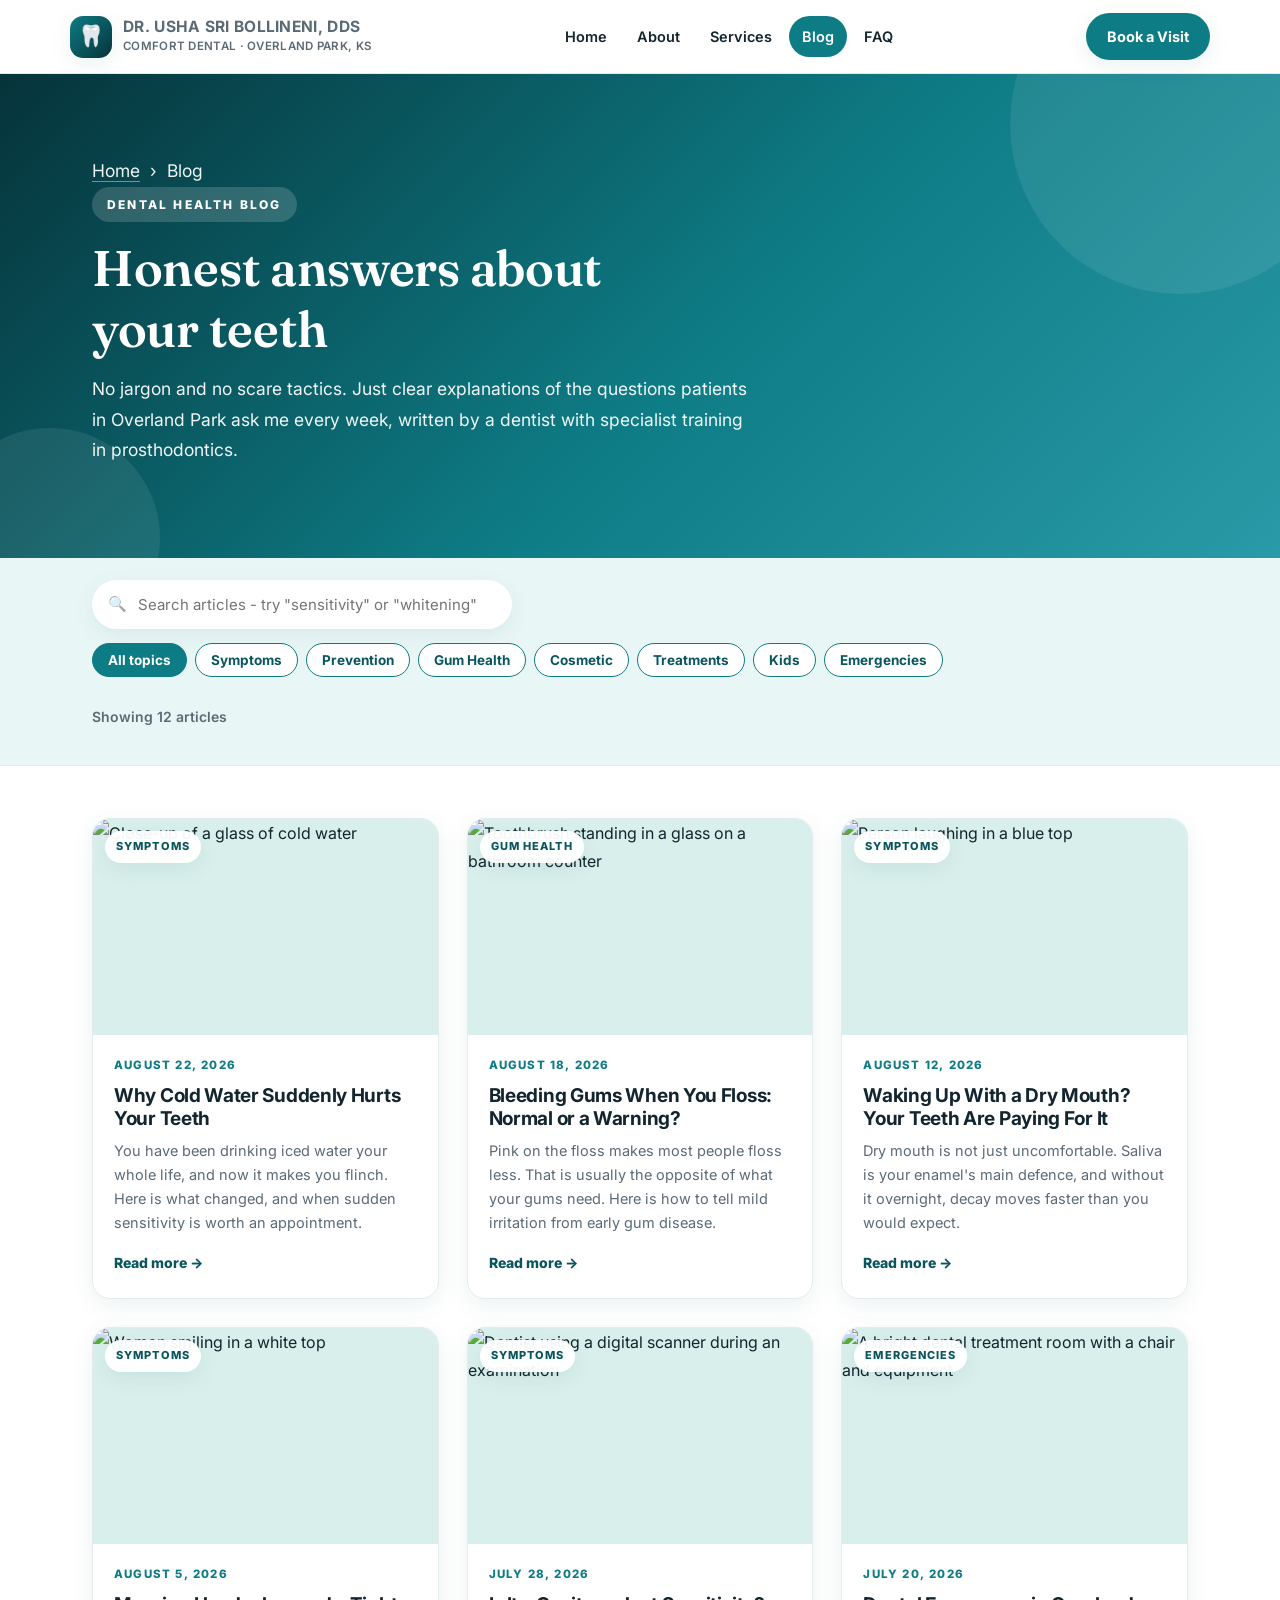
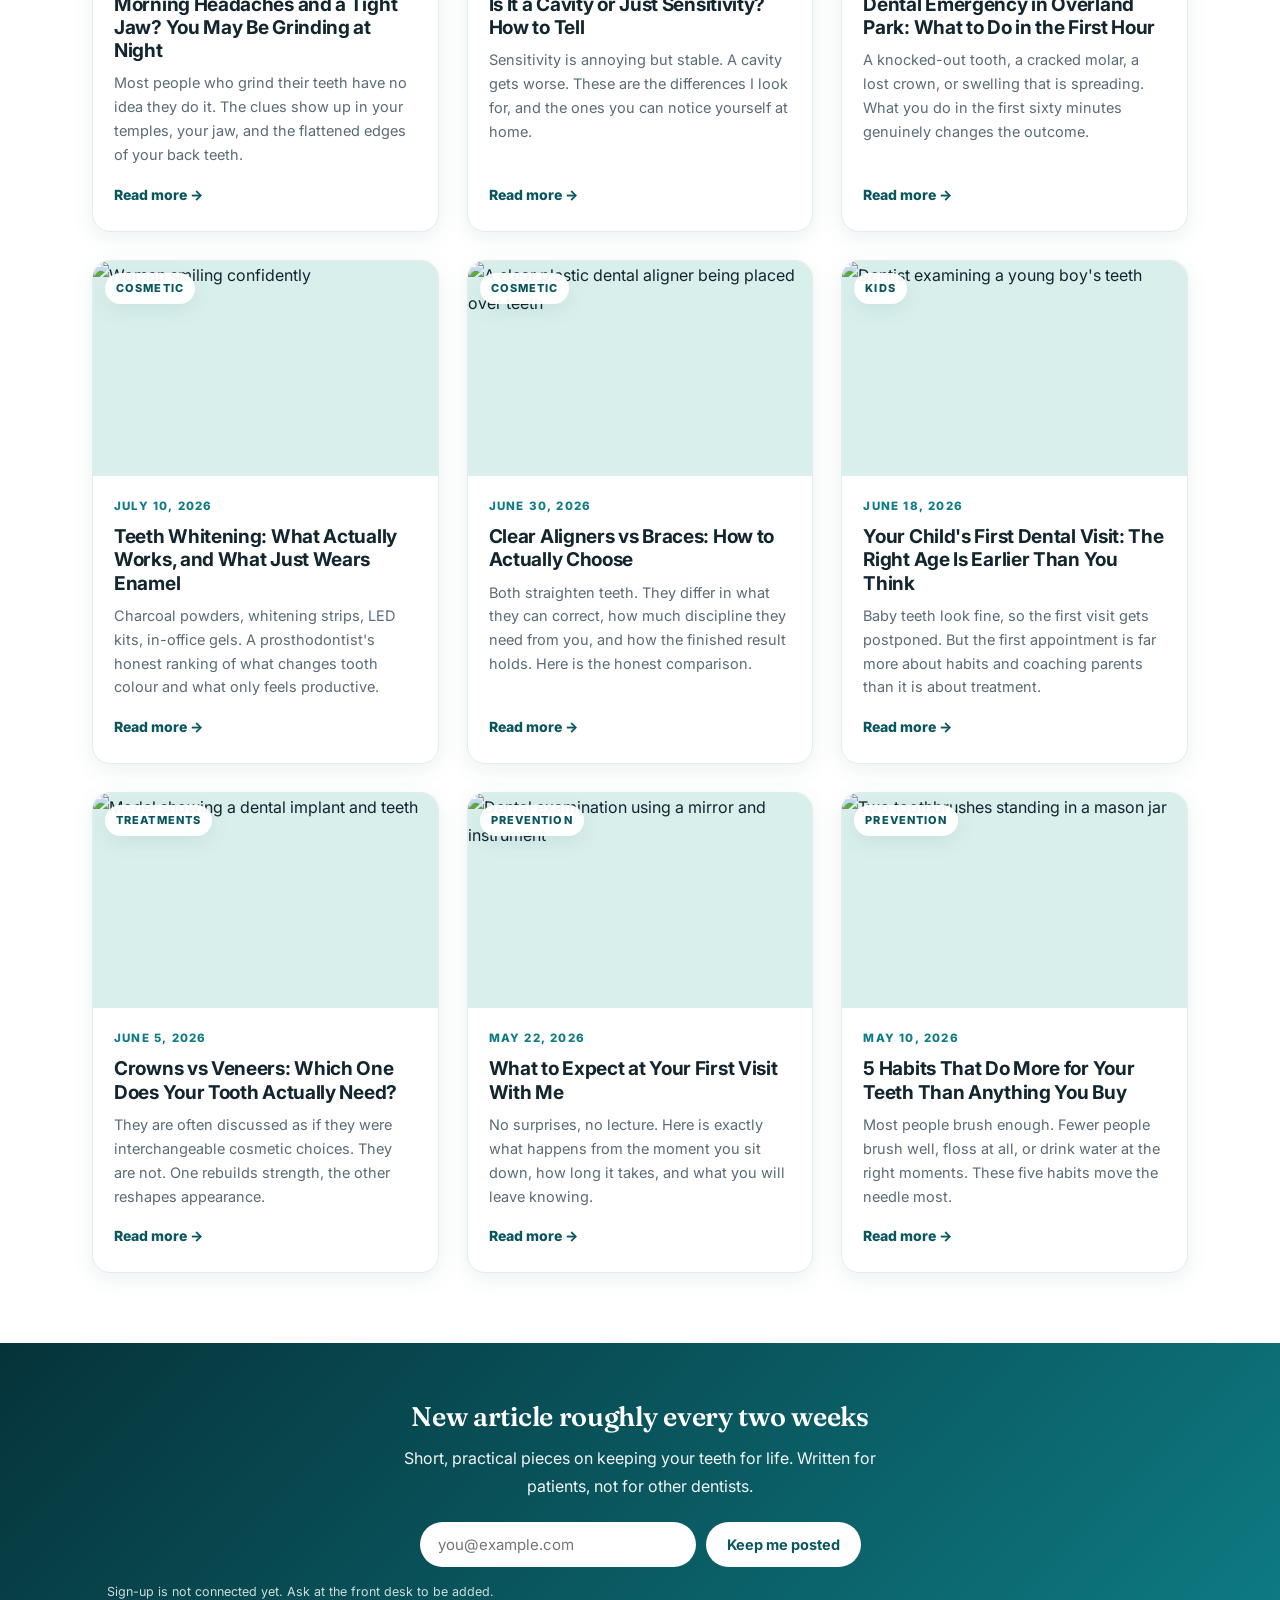
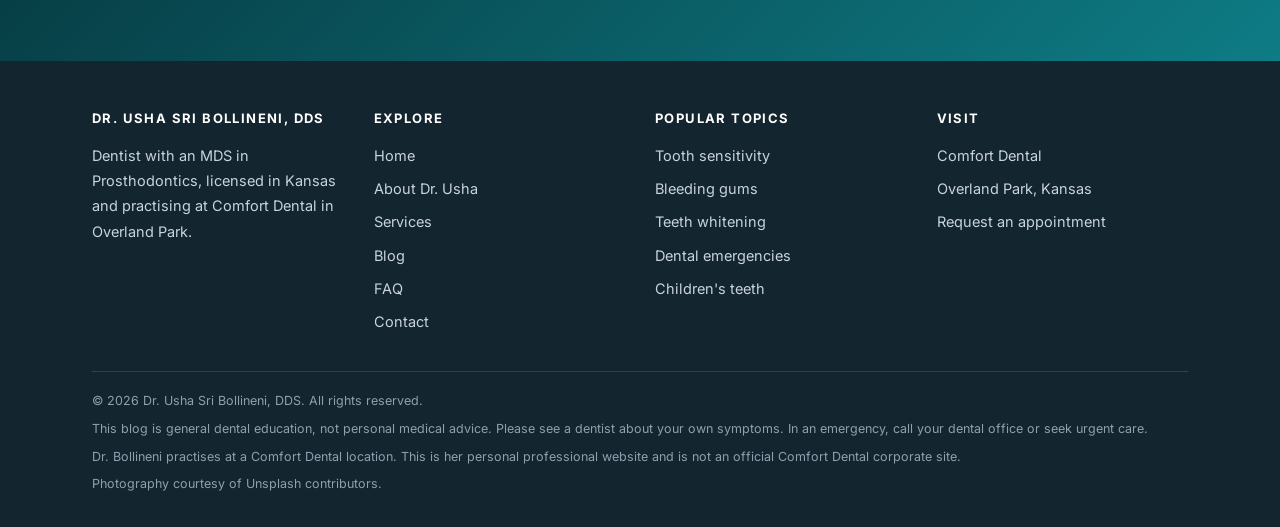
==== commit 9b432854: "Correct name spelling from 'Sribollineni' to 'Sri Bollineni'" ====
--- a/blog.html
+++ b/blog.html
@@ -3,20 +3,20 @@
 <head>
 <meta charset="utf-8">
 <meta name="viewport" content="width=device-width, initial-scale=1">
-<title>Dental Health Blog | Dr. Usha Sribollineni, DDS - Overland Park, KS</title>
-<meta name="description" content="Straight-talking dental health articles from Dr. Usha Sribollineni, DDS, MDS (Prosthodontics) in Overland Park, Kansas. Tooth sensitivity, gum health, whitening, kids' teeth, crowns, aligners and dental emergencies explained in plain English.">
+<title>Dental Health Blog | Dr. Usha Sri Bollineni, DDS - Overland Park, KS</title>
+<meta name="description" content="Straight-talking dental health articles from Dr. Usha Sri Bollineni, DDS, MDS (Prosthodontics) in Overland Park, Kansas. Tooth sensitivity, gum health, whitening, kids' teeth, crowns, aligners and dental emergencies explained in plain English.">
 <meta name="keywords" content="dentist Overland Park, dental blog Overland Park KS, tooth sensitivity, bleeding gums, teeth whitening, dental emergency Overland Park, kids dentist Johnson County, crowns, veneers, clear aligners">
-<meta name="author" content="Dr. Usha Sribollineni, DDS">
+<meta name="author" content="Dr. Usha Sri Bollineni, DDS">
 <meta name="robots" content="index, follow">
 <link rel="canonical" href="https://pbdev0209-fix-it.github.io/usha-dental-website/blog.html">
 
 <meta property="og:type" content="website">
-<meta property="og:title" content="Dental Health Blog | Dr. Usha Sribollineni, DDS - Overland Park, KS">
+<meta property="og:title" content="Dental Health Blog | Dr. Usha Sri Bollineni, DDS - Overland Park, KS">
 <meta property="og:description" content="Plain-English dental health advice from a prosthodontics-trained dentist in Overland Park, Kansas.">
 <meta property="og:url" content="https://pbdev0209-fix-it.github.io/usha-dental-website/blog.html">
-<meta property="og:site_name" content="Dr. Usha Sribollineni, DDS">
+<meta property="og:site_name" content="Dr. Usha Sri Bollineni, DDS">
 <meta name="twitter:card" content="summary_large_image">
-<meta name="twitter:title" content="Dental Health Blog | Dr. Usha Sribollineni, DDS">
+<meta name="twitter:title" content="Dental Health Blog | Dr. Usha Sri Bollineni, DDS">
 <meta name="twitter:description" content="Plain-English dental health advice from a dentist in Overland Park, Kansas.">
 
 <link rel="preconnect" href="https://images.unsplash.com">
@@ -27,13 +27,13 @@
 {
  "@context": "https://schema.org",
  "@type": "Blog",
- "name": "Dental Health Blog | Dr. Usha Sribollineni, DDS",
- "description": "Plain-English dental health articles from Dr. Usha Sribollineni, DDS, MDS (Prosthodontics), practising at Comfort Dental in Overland Park, Kansas.",
+ "name": "Dental Health Blog | Dr. Usha Sri Bollineni, DDS",
+ "description": "Plain-English dental health articles from Dr. Usha Sri Bollineni, DDS, MDS (Prosthodontics), practising at Comfort Dental in Overland Park, Kansas.",
  "url": "https://pbdev0209-fix-it.github.io/usha-dental-website/blog.html",
  "inLanguage": "en-US",
  "author": {
   "@type": "Person",
-  "name": "Usha Sribollineni",
+  "name": "Usha Sri Bollineni",
   "honorificSuffix": "DDS",
   "jobTitle": "Dentist"
  },
@@ -46,7 +46,7 @@
    "articleSection": "Symptoms",
    "author": {
     "@type": "Person",
-    "name": "Usha Sribollineni"
+    "name": "Usha Sri Bollineni"
    }
   },
   {
@@ -57,7 +57,7 @@
    "articleSection": "Gum Health",
    "author": {
     "@type": "Person",
-    "name": "Usha Sribollineni"
+    "name": "Usha Sri Bollineni"
    }
   },
   {
@@ -68,7 +68,7 @@
    "articleSection": "Symptoms",
    "author": {
     "@type": "Person",
-    "name": "Usha Sribollineni"
+    "name": "Usha Sri Bollineni"
    }
   },
   {
@@ -79,7 +79,7 @@
    "articleSection": "Symptoms",
    "author": {
     "@type": "Person",
-    "name": "Usha Sribollineni"
+    "name": "Usha Sri Bollineni"
    }
   },
   {
@@ -90,7 +90,7 @@
    "articleSection": "Symptoms",
    "author": {
     "@type": "Person",
-    "name": "Usha Sribollineni"
+    "name": "Usha Sri Bollineni"
    }
   },
   {
@@ -101,7 +101,7 @@
    "articleSection": "Emergencies",
    "author": {
     "@type": "Person",
-    "name": "Usha Sribollineni"
+    "name": "Usha Sri Bollineni"
    }
   },
   {
@@ -112,7 +112,7 @@
    "articleSection": "Cosmetic",
    "author": {
     "@type": "Person",
-    "name": "Usha Sribollineni"
+    "name": "Usha Sri Bollineni"
    }
   },
   {
@@ -123,7 +123,7 @@
    "articleSection": "Cosmetic",
    "author": {
     "@type": "Person",
-    "name": "Usha Sribollineni"
+    "name": "Usha Sri Bollineni"
    }
   },
   {
@@ -134,7 +134,7 @@
    "articleSection": "Kids",
    "author": {
     "@type": "Person",
-    "name": "Usha Sribollineni"
+    "name": "Usha Sri Bollineni"
    }
   },
   {
@@ -145,7 +145,7 @@
    "articleSection": "Treatments",
    "author": {
     "@type": "Person",
-    "name": "Usha Sribollineni"
+    "name": "Usha Sri Bollineni"
    }
   },
   {
@@ -156,7 +156,7 @@
    "articleSection": "Prevention",
    "author": {
     "@type": "Person",
-    "name": "Usha Sribollineni"
+    "name": "Usha Sri Bollineni"
    }
   },
   {
@@ -167,7 +167,7 @@
    "articleSection": "Prevention",
    "author": {
     "@type": "Person",
-    "name": "Usha Sribollineni"
+    "name": "Usha Sri Bollineni"
    }
   }
  ]
@@ -181,7 +181,7 @@
     <a class="brand" href="index.html">
       <span class="mark" aria-hidden="true">&#129463;</span>
       <span>
-        <b>Dr. Usha Sribollineni, DDS</b>
+        <b>Dr. Usha Sri Bollineni, DDS</b>
         <span>Comfort Dental &middot; Overland Park, KS</span>
       </span>
     </a>
@@ -235,6 +235,7 @@
   <section class="grid-section">
     <div class="wrap">
       <div class="post-grid" id="postGrid">
+      <!-- POSTS:START -->
         <a class="card reveal" href="blog/tooth-sensitivity-cold.html" data-category="Symptoms" data-search="Why Cold Water Suddenly Hurts Your Teeth Symptoms You have been drinking iced water your whole life, and now it makes you flinch. Here is what changed, and when sudden sensitivity is worth an appointment.">
           <div class="thumb">
             <img src="https://images.unsplash.com/photo-1534616042650-80f5c9b61f09?auto=format&amp;fit=crop&amp;w=800&amp;q=70" alt="Close-up of a glass of cold water" loading="lazy" width="800" height="500">
@@ -379,6 +380,7 @@
             <div class="more">Read more <i>&rarr;</i></div>
           </div>
         </a>
+      <!-- POSTS:END -->
       </div>
       <div class="empty" id="noResults">
         <div class="big" aria-hidden="true">&#129463;</div>
@@ -406,7 +408,7 @@
   <div class="wrap">
     <div class="foot-grid">
       <div>
-        <h5>Dr. Usha Sribollineni, DDS</h5>
+        <h5>Dr. Usha Sri Bollineni, DDS</h5>
         <p style="margin:0;color:#c8d3dd">Dentist with an MDS in Prosthodontics, licensed in Kansas and practising at Comfort Dental in Overland Park.</p>
       </div>
       <div>
@@ -440,9 +442,9 @@
       </div>
     </div>
     <div class="legal">
-      <p>&copy; <span class="js-year">2026</span> Dr. Usha Sribollineni, DDS. All rights reserved.</p>
+      <p>&copy; <span class="js-year">2026</span> Dr. Usha Sri Bollineni, DDS. All rights reserved.</p>
       <p>This blog is general dental education, not personal medical advice. Please see a dentist about your own symptoms. In an emergency, call your dental office or seek urgent care.</p>
-      <p>Dr. Sribollineni practises at a Comfort Dental location. This is her personal professional website and is not an official Comfort Dental corporate site.</p>
+      <p>Dr. Bollineni practises at a Comfort Dental location. This is her personal professional website and is not an official Comfort Dental corporate site.</p>
       <p>Photography courtesy of Unsplash contributors.</p>
     </div>
   </div>
--- a/assets/blog.css
+++ b/assets/blog.css
@@ -1,23 +1,29 @@
+@import url('https://fonts.googleapis.com/css2?family=Fraunces:opsz,wght@9..144,500;9..144,600;9..144,700&family=Inter:wght@400;500;600;700;800&display=swap');
 :root{
-  --teal:#1a7f8c;
-  --teal-dark:#12545c;
-  --teal-deep:#0b3b41;
-  --teal-light:#e6f7f8;
-  --mint:#d9f2f0;
-  --ink:#1f2d3d;
-  --muted:#5c6b7a;
-  --line:#e4eaef;
-  --radius:16px;
-  --shadow:0 6px 22px rgba(18,84,92,.08);
-  --shadow-lg:0 20px 50px rgba(18,84,92,.16);
+  --teal:#0e7c85;
+  --teal-dark:#0a565f;
+  --teal-deep:#06333a;
+  --teal-light:#e9f6f6;
+  --mint:#d9efec;
+  --sand:#faf8f4;
+  --gold:#d9a441;
+  --ink:#13252e;
+  --muted:#5b6b76;
+  --line:#e3ebed;
+  --radius:18px;
+  --shadow:0 6px 22px rgba(10,86,95,.08);
+  --shadow-lg:0 22px 54px rgba(10,86,95,.18);
+  --font-display:'Fraunces',Georgia,'Times New Roman',serif;
+  --font-body:'Inter',-apple-system,BlinkMacSystemFont,"Segoe UI",Roboto,Arial,sans-serif;
 }
 *{box-sizing:border-box}
 html{scroll-behavior:smooth}
 body{margin:0;background:#fff;color:var(--ink);line-height:1.75;
-  font-family:Inter,-apple-system,BlinkMacSystemFont,"Segoe UI",Roboto,Arial,sans-serif;
+  font-family:var(--font-body);
   -webkit-font-smoothing:antialiased}
 img{max-width:100%;display:block}
-h1,h2,h3,h4{line-height:1.25;letter-spacing:-.4px;margin:0 0 .5em}
+h1,h2,h3,h4{line-height:1.22;letter-spacing:-.3px;margin:0 0 .5em}
+h1,h2{font-family:var(--font-display);font-weight:600}
 .wrap{max-width:1140px;margin:0 auto;padding:0 22px}
 .narrow{max-width:760px}
 
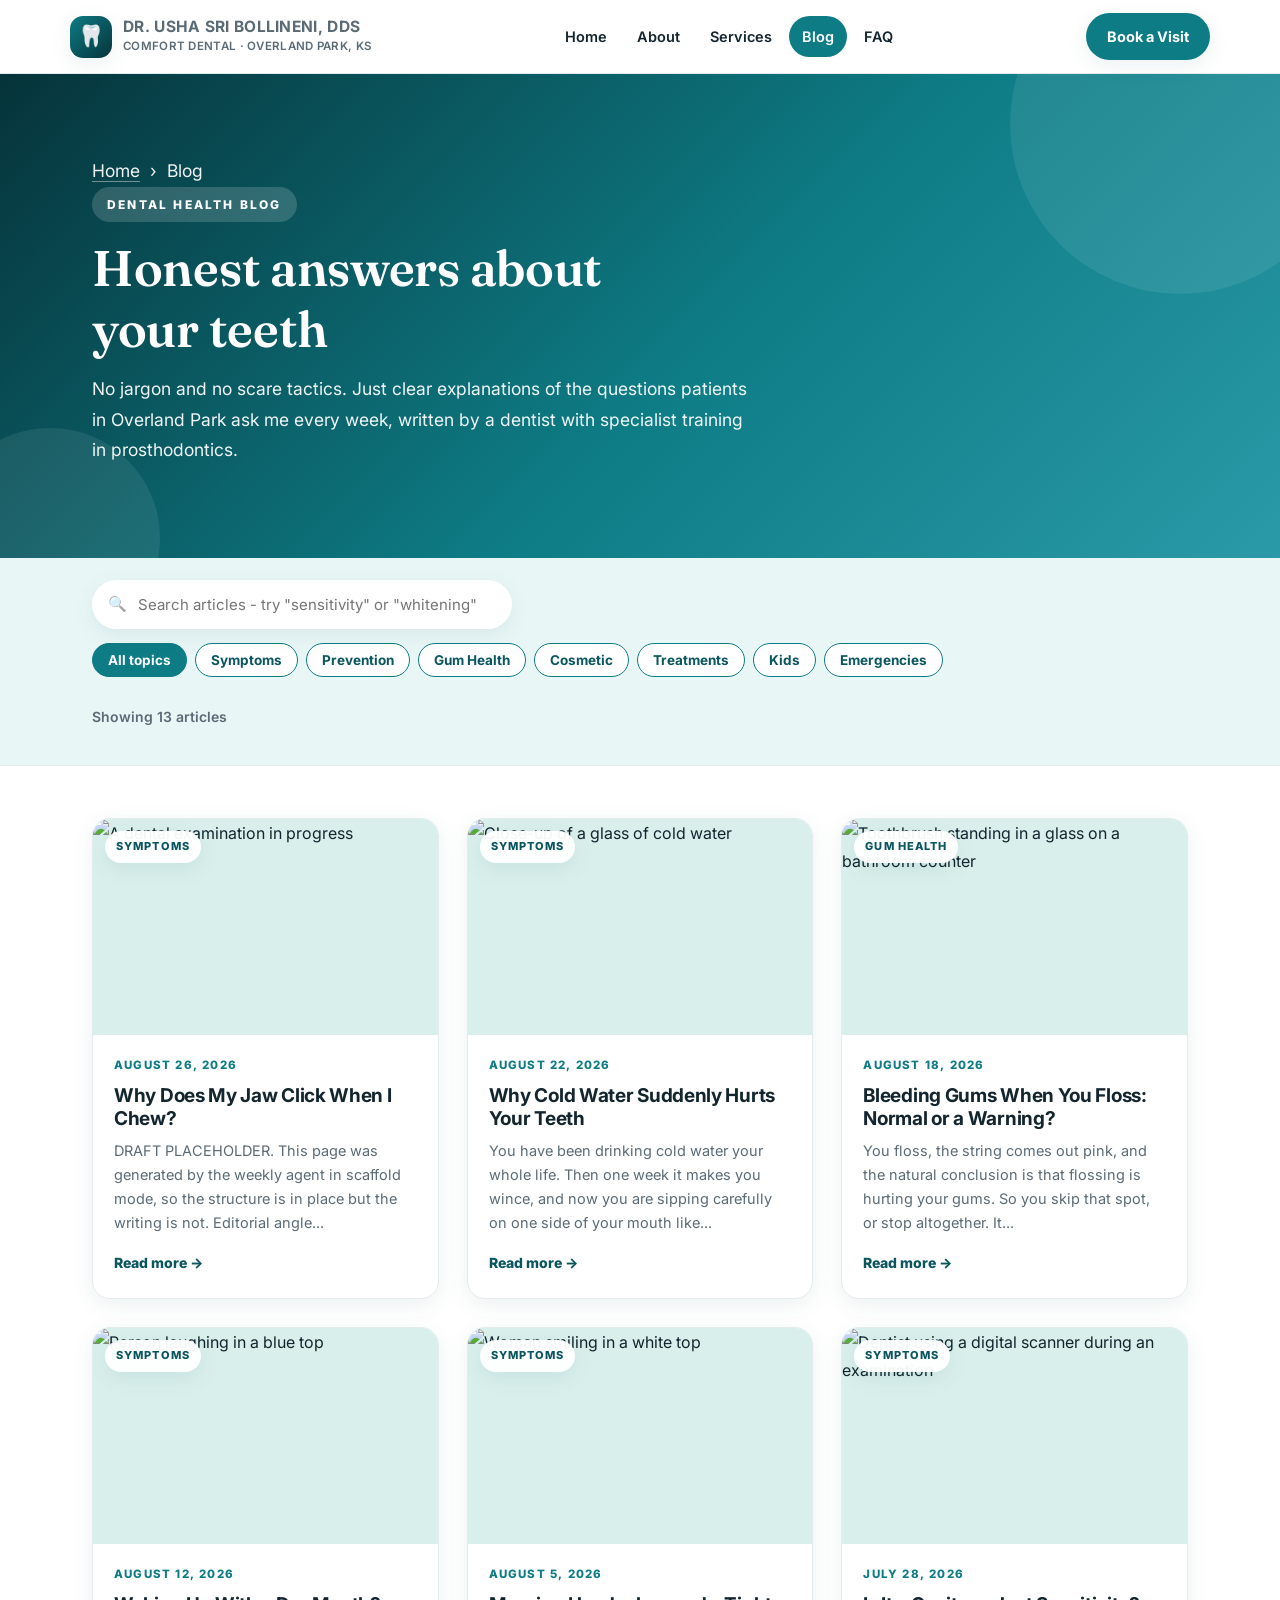
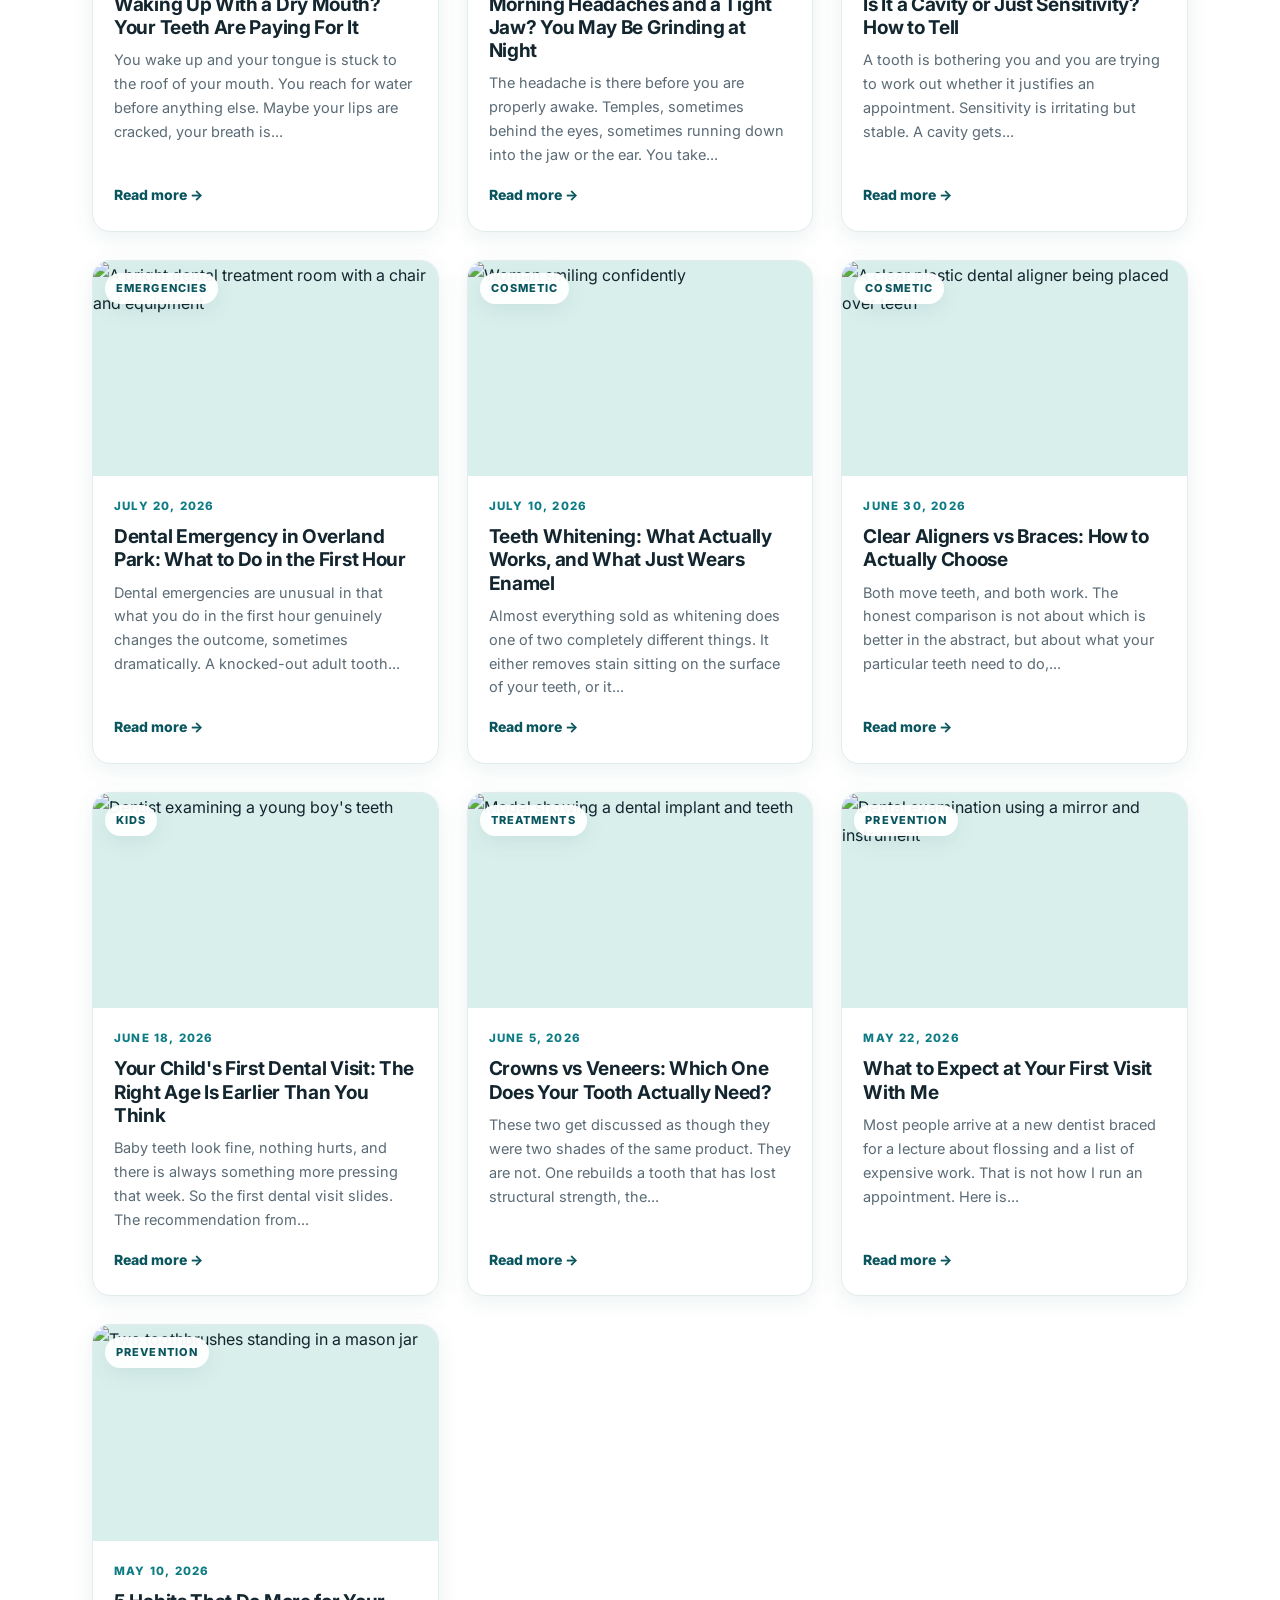
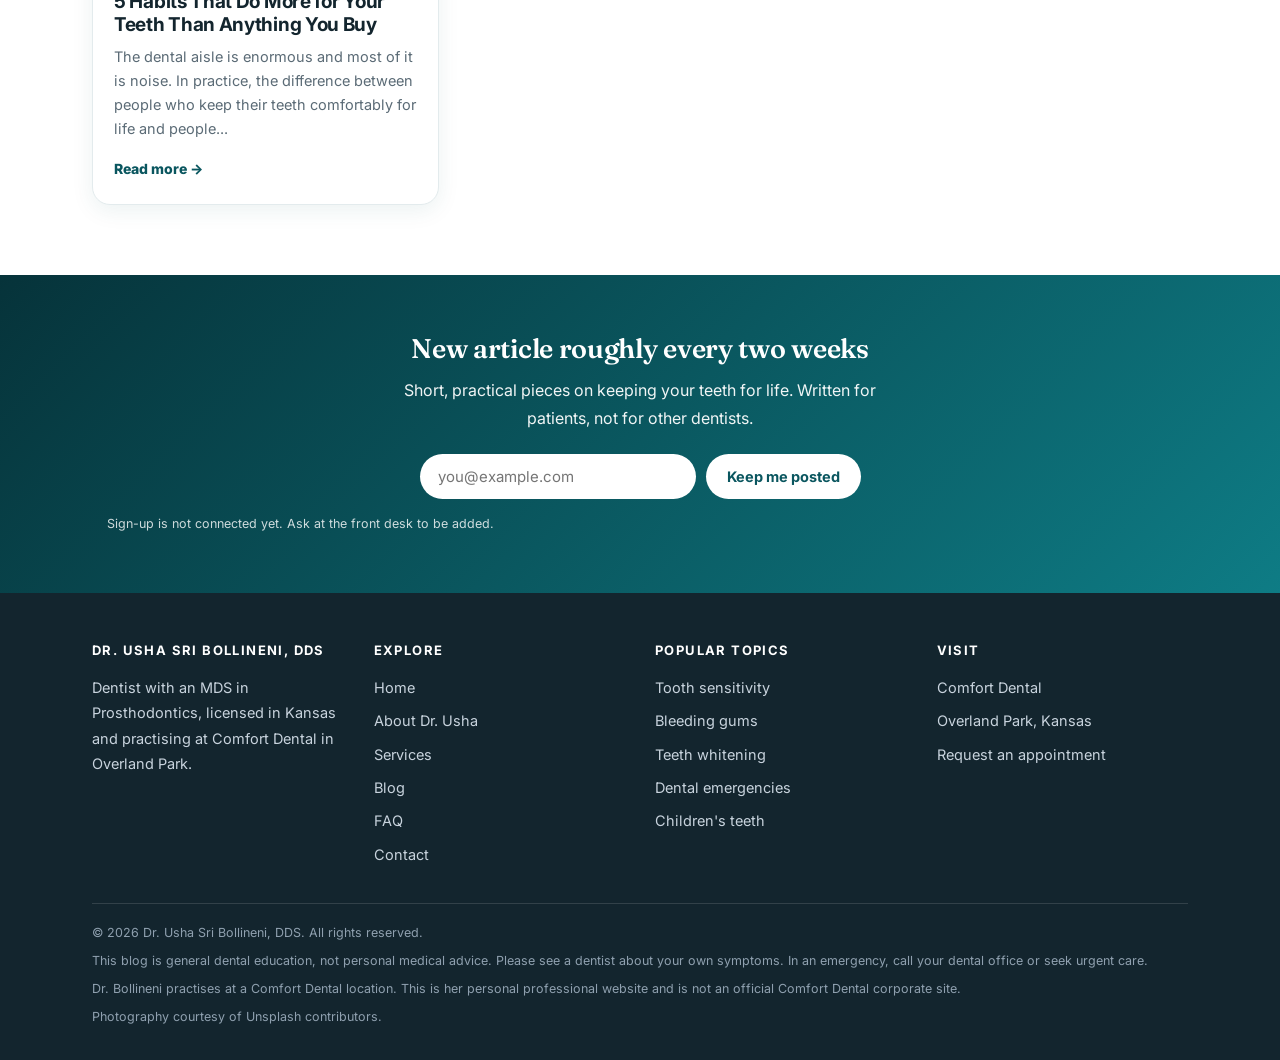
==== commit 28e1a3c7: "Draft: Why Does My Jaw Click When I Chew?" ====
--- a/blog.html
+++ b/blog.html
@@ -236,7 +236,19 @@
     <div class="wrap">
       <div class="post-grid" id="postGrid">
       <!-- POSTS:START -->
-        <a class="card reveal" href="blog/tooth-sensitivity-cold.html" data-category="Symptoms" data-search="Why Cold Water Suddenly Hurts Your Teeth Symptoms You have been drinking iced water your whole life, and now it makes you flinch. Here is what changed, and when sudden sensitivity is worth an appointment.">
+        <a class="card reveal" href="blog/why-does-my-jaw-click.html" data-category="Symptoms" data-search="Why Does My Jaw Click When I Chew? Symptoms DRAFT PLACEHOLDER. This page was generated by the weekly agent in scaffold mode, so the structure is in place but the writing is not. Editorial angle for whoever finishes it: Separate harmless clicking from clicking plus pain or locking, which needs looking at." style="transition-delay:0ms">
+          <div class="thumb">
+            <img src="https://images.unsplash.com/photo-1606811971618-4486d14f3f99?auto=format&amp;fit=crop&amp;w=800&amp;q=70" alt="A dental examination in progress" loading="lazy" width="800" height="500">
+            <span class="tag">Symptoms</span>
+          </div>
+          <div class="body">
+            <div class="date">August 26, 2026</div>
+            <h3>Why Does My Jaw Click When I Chew?</h3>
+            <p>DRAFT PLACEHOLDER. This page was generated by the weekly agent in scaffold mode, so the structure is in place but the writing is not. Editorial angle...</p>
+            <div class="more">Read more <i>&rarr;</i></div>
+          </div>
+        </a>
+        <a class="card reveal" href="blog/tooth-sensitivity-cold.html" data-category="Symptoms" data-search="Why Cold Water Suddenly Hurts Your Teeth Symptoms You have been drinking cold water your whole life. Then one week it makes you wince, and now you are sipping carefully on one side of your mouth like the tooth might break. Sudden cold sensitivity almost always has a specific, findable cause, and most of them are fixable." style="transition-delay:60ms">
           <div class="thumb">
             <img src="https://images.unsplash.com/photo-1534616042650-80f5c9b61f09?auto=format&amp;fit=crop&amp;w=800&amp;q=70" alt="Close-up of a glass of cold water" loading="lazy" width="800" height="500">
             <span class="tag">Symptoms</span>
@@ -244,11 +256,11 @@
           <div class="body">
             <div class="date">August 22, 2026</div>
             <h3>Why Cold Water Suddenly Hurts Your Teeth</h3>
-            <p>You have been drinking iced water your whole life, and now it makes you flinch. Here is what changed, and when sudden sensitivity is worth an appointment.</p>
-            <div class="more">Read more <i>&rarr;</i></div>
-          </div>
-        </a>
-        <a class="card reveal" href="blog/bleeding-gums.html" data-category="Gum Health" data-search="Bleeding Gums When You Floss: Normal or a Warning? Gum Health Pink on the floss makes most people floss less. That is usually the opposite of what your gums need. Here is how to tell mild irritation from early gum disease.">
+            <p>You have been drinking cold water your whole life. Then one week it makes you wince, and now you are sipping carefully on one side of your mouth like...</p>
+            <div class="more">Read more <i>&rarr;</i></div>
+          </div>
+        </a>
+        <a class="card reveal" href="blog/bleeding-gums.html" data-category="Gum Health" data-search="Bleeding Gums When You Floss: Normal or a Warning? Gum Health You floss, the string comes out pink, and the natural conclusion is that flossing is hurting your gums. So you skip that spot, or stop altogether. It is a completely reasonable reaction, and it is almost exactly backwards." style="transition-delay:120ms">
           <div class="thumb">
             <img src="https://images.unsplash.com/photo-1607613009820-a29f7bb81c04?auto=format&amp;fit=crop&amp;w=800&amp;q=70" alt="Toothbrush standing in a glass on a bathroom counter" loading="lazy" width="800" height="500">
             <span class="tag">Gum Health</span>
@@ -256,11 +268,11 @@
           <div class="body">
             <div class="date">August 18, 2026</div>
             <h3>Bleeding Gums When You Floss: Normal or a Warning?</h3>
-            <p>Pink on the floss makes most people floss less. That is usually the opposite of what your gums need. Here is how to tell mild irritation from early gum disease.</p>
-            <div class="more">Read more <i>&rarr;</i></div>
-          </div>
-        </a>
-        <a class="card reveal" href="blog/morning-dry-mouth.html" data-category="Symptoms" data-search="Waking Up With a Dry Mouth? Your Teeth Are Paying For It Symptoms Dry mouth is not just uncomfortable. Saliva is your enamel's main defence, and without it overnight, decay moves faster than you would expect.">
+            <p>You floss, the string comes out pink, and the natural conclusion is that flossing is hurting your gums. So you skip that spot, or stop altogether. It...</p>
+            <div class="more">Read more <i>&rarr;</i></div>
+          </div>
+        </a>
+        <a class="card reveal" href="blog/morning-dry-mouth.html" data-category="Symptoms" data-search="Waking Up With a Dry Mouth? Your Teeth Are Paying For It Symptoms You wake up and your tongue is stuck to the roof of your mouth. You reach for water before anything else. Maybe your lips are cracked, your breath is sour, or your throat feels raw. It is easy to file that under mildly annoying. From a dental point of view it is not minor at all." style="transition-delay:0ms">
           <div class="thumb">
             <img src="https://images.unsplash.com/photo-1611695434369-a8f5d76ceb7b?auto=format&amp;fit=crop&amp;w=800&amp;q=70" alt="Person laughing in a blue top" loading="lazy" width="800" height="500">
             <span class="tag">Symptoms</span>
@@ -268,11 +280,11 @@
           <div class="body">
             <div class="date">August 12, 2026</div>
             <h3>Waking Up With a Dry Mouth? Your Teeth Are Paying For It</h3>
-            <p>Dry mouth is not just uncomfortable. Saliva is your enamel's main defence, and without it overnight, decay moves faster than you would expect.</p>
-            <div class="more">Read more <i>&rarr;</i></div>
-          </div>
-        </a>
-        <a class="card reveal" href="blog/teeth-grinding-headaches.html" data-category="Symptoms" data-search="Morning Headaches and a Tight Jaw? You May Be Grinding at Night Symptoms Most people who grind their teeth have no idea they do it. The clues show up in your temples, your jaw, and the flattened edges of your back teeth.">
+            <p>You wake up and your tongue is stuck to the roof of your mouth. You reach for water before anything else. Maybe your lips are cracked, your breath is...</p>
+            <div class="more">Read more <i>&rarr;</i></div>
+          </div>
+        </a>
+        <a class="card reveal" href="blog/teeth-grinding-headaches.html" data-category="Symptoms" data-search="Morning Headaches and a Tight Jaw? You May Be Grinding at Night Symptoms The headache is there before you are properly awake. Temples, sometimes behind the eyes, sometimes running down into the jaw or the ear. You take something, it fades by mid-morning, and you think nothing more of it until it happens again. If that pattern is familiar, your jaw muscles are a reasonable place to start looking." style="transition-delay:60ms">
           <div class="thumb">
             <img src="https://images.unsplash.com/photo-1548382131-e0ebb1f0cdea?auto=format&amp;fit=crop&amp;w=800&amp;q=70" alt="Woman smiling in a white top" loading="lazy" width="800" height="500">
             <span class="tag">Symptoms</span>
@@ -280,11 +292,11 @@
           <div class="body">
             <div class="date">August 5, 2026</div>
             <h3>Morning Headaches and a Tight Jaw? You May Be Grinding at Night</h3>
-            <p>Most people who grind their teeth have no idea they do it. The clues show up in your temples, your jaw, and the flattened edges of your back teeth.</p>
-            <div class="more">Read more <i>&rarr;</i></div>
-          </div>
-        </a>
-        <a class="card reveal" href="blog/cavity-or-sensitivity.html" data-category="Symptoms" data-search="Is It a Cavity or Just Sensitivity? How to Tell Symptoms Sensitivity is annoying but stable. A cavity gets worse. These are the differences I look for, and the ones you can notice yourself at home.">
+            <p>The headache is there before you are properly awake. Temples, sometimes behind the eyes, sometimes running down into the jaw or the ear. You take...</p>
+            <div class="more">Read more <i>&rarr;</i></div>
+          </div>
+        </a>
+        <a class="card reveal" href="blog/cavity-or-sensitivity.html" data-category="Symptoms" data-search="Is It a Cavity or Just Sensitivity? How to Tell Symptoms A tooth is bothering you and you are trying to work out whether it justifies an appointment. Sensitivity is irritating but stable. A cavity gets worse and eventually gets expensive. The difference is often clearer than people assume, and it comes down to how the pain behaves rather than how much it hurts." style="transition-delay:120ms">
           <div class="thumb">
             <img src="https://images.unsplash.com/photo-1667133295315-820bb6481730?auto=format&amp;fit=crop&amp;w=800&amp;q=70" alt="Dentist using a digital scanner during an examination" loading="lazy" width="800" height="500">
             <span class="tag">Symptoms</span>
@@ -292,11 +304,11 @@
           <div class="body">
             <div class="date">July 28, 2026</div>
             <h3>Is It a Cavity or Just Sensitivity? How to Tell</h3>
-            <p>Sensitivity is annoying but stable. A cavity gets worse. These are the differences I look for, and the ones you can notice yourself at home.</p>
-            <div class="more">Read more <i>&rarr;</i></div>
-          </div>
-        </a>
-        <a class="card reveal" href="blog/dental-emergency-overland-park.html" data-category="Emergencies" data-search="Dental Emergency in Overland Park: What to Do in the First Hour Emergencies A knocked-out tooth, a cracked molar, a lost crown, or swelling that is spreading. What you do in the first sixty minutes genuinely changes the outcome.">
+            <p>A tooth is bothering you and you are trying to work out whether it justifies an appointment. Sensitivity is irritating but stable. A cavity gets...</p>
+            <div class="more">Read more <i>&rarr;</i></div>
+          </div>
+        </a>
+        <a class="card reveal" href="blog/dental-emergency-overland-park.html" data-category="Emergencies" data-search="Dental Emergency in Overland Park: What to Do in the First Hour Emergencies Dental emergencies are unusual in that what you do in the first hour genuinely changes the outcome, sometimes dramatically. A knocked-out adult tooth handled well in the first thirty minutes has a real chance of being saved. The same tooth handled poorly usually does not. Here is what to do, situation by situation." style="transition-delay:0ms">
           <div class="thumb">
             <img src="https://images.unsplash.com/photo-1598256989800-fe5f95da9787?auto=format&amp;fit=crop&amp;w=800&amp;q=70" alt="A bright dental treatment room with a chair and equipment" loading="lazy" width="800" height="500">
             <span class="tag">Emergencies</span>
@@ -304,11 +316,11 @@
           <div class="body">
             <div class="date">July 20, 2026</div>
             <h3>Dental Emergency in Overland Park: What to Do in the First Hour</h3>
-            <p>A knocked-out tooth, a cracked molar, a lost crown, or swelling that is spreading. What you do in the first sixty minutes genuinely changes the outcome.</p>
-            <div class="more">Read more <i>&rarr;</i></div>
-          </div>
-        </a>
-        <a class="card reveal" href="blog/teeth-whitening-guide.html" data-category="Cosmetic" data-search="Teeth Whitening: What Actually Works, and What Just Wears Enamel Cosmetic Charcoal powders, whitening strips, LED kits, in-office gels. A prosthodontist's honest ranking of what changes tooth colour and what only feels productive.">
+            <p>Dental emergencies are unusual in that what you do in the first hour genuinely changes the outcome, sometimes dramatically. A knocked-out adult tooth...</p>
+            <div class="more">Read more <i>&rarr;</i></div>
+          </div>
+        </a>
+        <a class="card reveal" href="blog/teeth-whitening-guide.html" data-category="Cosmetic" data-search="Teeth Whitening: What Actually Works, and What Just Wears Enamel Cosmetic Almost everything sold as whitening does one of two completely different things. It either removes stain sitting on the surface of your teeth, or it changes the colour of the tooth structure itself. Understanding which is which explains why some products work brilliantly, some do nothing, and a few do quiet damage." style="transition-delay:60ms">
           <div class="thumb">
             <img src="https://images.unsplash.com/photo-1567516364473-233c4b6fcfbe?auto=format&amp;fit=crop&amp;w=800&amp;q=70" alt="Woman smiling confidently" loading="lazy" width="800" height="500">
             <span class="tag">Cosmetic</span>
@@ -316,11 +328,11 @@
           <div class="body">
             <div class="date">July 10, 2026</div>
             <h3>Teeth Whitening: What Actually Works, and What Just Wears Enamel</h3>
-            <p>Charcoal powders, whitening strips, LED kits, in-office gels. A prosthodontist's honest ranking of what changes tooth colour and what only feels productive.</p>
-            <div class="more">Read more <i>&rarr;</i></div>
-          </div>
-        </a>
-        <a class="card reveal" href="blog/clear-aligners-vs-braces.html" data-category="Cosmetic" data-search="Clear Aligners vs Braces: How to Actually Choose Cosmetic Both straighten teeth. They differ in what they can correct, how much discipline they need from you, and how the finished result holds. Here is the honest comparison.">
+            <p>Almost everything sold as whitening does one of two completely different things. It either removes stain sitting on the surface of your teeth, or it...</p>
+            <div class="more">Read more <i>&rarr;</i></div>
+          </div>
+        </a>
+        <a class="card reveal" href="blog/clear-aligners-vs-braces.html" data-category="Cosmetic" data-search="Clear Aligners vs Braces: How to Actually Choose Cosmetic Both move teeth, and both work. The honest comparison is not about which is better in the abstract, but about what your particular teeth need to do, how much of the work you are willing to take responsibility for, and what you want the finish to look like. Those three things point most people fairly clearly in one direction." style="transition-delay:120ms">
           <div class="thumb">
             <img src="https://images.unsplash.com/photo-1609840114035-3c981b782dfe?auto=format&amp;fit=crop&amp;w=800&amp;q=70" alt="A clear plastic dental aligner being placed over teeth" loading="lazy" width="800" height="500">
             <span class="tag">Cosmetic</span>
@@ -328,11 +340,11 @@
           <div class="body">
             <div class="date">June 30, 2026</div>
             <h3>Clear Aligners vs Braces: How to Actually Choose</h3>
-            <p>Both straighten teeth. They differ in what they can correct, how much discipline they need from you, and how the finished result holds. Here is the honest comparison.</p>
-            <div class="more">Read more <i>&rarr;</i></div>
-          </div>
-        </a>
-        <a class="card reveal" href="blog/kids-first-dentist-age.html" data-category="Kids" data-search="Your Child's First Dental Visit: The Right Age Is Earlier Than You Think Kids Baby teeth look fine, so the first visit gets postponed. But the first appointment is far more about habits and coaching parents than it is about treatment.">
+            <p>Both move teeth, and both work. The honest comparison is not about which is better in the abstract, but about what your particular teeth need to do,...</p>
+            <div class="more">Read more <i>&rarr;</i></div>
+          </div>
+        </a>
+        <a class="card reveal" href="blog/kids-first-dentist-age.html" data-category="Kids" data-search="Your Child's First Dental Visit: The Right Age Is Earlier Than You Think Kids Baby teeth look fine, nothing hurts, and there is always something more pressing that week. So the first dental visit slides. The recommendation from both the American Dental Association and the American Academy of Pediatric Dentistry is earlier than most parents expect, and the reason has very little to do with treatment." style="transition-delay:0ms">
           <div class="thumb">
             <img src="https://images.unsplash.com/photo-1758205307836-0829c799890b?auto=format&amp;fit=crop&amp;w=800&amp;q=70" alt="Dentist examining a young boy's teeth" loading="lazy" width="800" height="500">
             <span class="tag">Kids</span>
@@ -340,11 +352,11 @@
           <div class="body">
             <div class="date">June 18, 2026</div>
             <h3>Your Child's First Dental Visit: The Right Age Is Earlier Than You Think</h3>
-            <p>Baby teeth look fine, so the first visit gets postponed. But the first appointment is far more about habits and coaching parents than it is about treatment.</p>
-            <div class="more">Read more <i>&rarr;</i></div>
-          </div>
-        </a>
-        <a class="card reveal" href="blog/crowns-vs-veneers.html" data-category="Treatments" data-search="Crowns vs Veneers: Which One Does Your Tooth Actually Need? Treatments They are often discussed as if they were interchangeable cosmetic choices. They are not. One rebuilds strength, the other reshapes appearance.">
+            <p>Baby teeth look fine, nothing hurts, and there is always something more pressing that week. So the first dental visit slides. The recommendation from...</p>
+            <div class="more">Read more <i>&rarr;</i></div>
+          </div>
+        </a>
+        <a class="card reveal" href="blog/crowns-vs-veneers.html" data-category="Treatments" data-search="Crowns vs Veneers: Which One Does Your Tooth Actually Need? Treatments These two get discussed as though they were two shades of the same product. They are not. One rebuilds a tooth that has lost structural strength, the other resurfaces the front of a tooth that is already sound. Confusing them is how healthy teeth get over-treated and weak teeth get under-treated." style="transition-delay:60ms">
           <div class="thumb">
             <img src="https://images.unsplash.com/photo-1593022356769-11f762e25ed9?auto=format&amp;fit=crop&amp;w=800&amp;q=70" alt="Model showing a dental implant and teeth" loading="lazy" width="800" height="500">
             <span class="tag">Treatments</span>
@@ -352,11 +364,11 @@
           <div class="body">
             <div class="date">June 5, 2026</div>
             <h3>Crowns vs Veneers: Which One Does Your Tooth Actually Need?</h3>
-            <p>They are often discussed as if they were interchangeable cosmetic choices. They are not. One rebuilds strength, the other reshapes appearance.</p>
-            <div class="more">Read more <i>&rarr;</i></div>
-          </div>
-        </a>
-        <a class="card reveal" href="blog/first-visit-guide.html" data-category="Prevention" data-search="What to Expect at Your First Visit With Me Prevention No surprises, no lecture. Here is exactly what happens from the moment you sit down, how long it takes, and what you will leave knowing.">
+            <p>These two get discussed as though they were two shades of the same product. They are not. One rebuilds a tooth that has lost structural strength, the...</p>
+            <div class="more">Read more <i>&rarr;</i></div>
+          </div>
+        </a>
+        <a class="card reveal" href="blog/first-visit-guide.html" data-category="Prevention" data-search="What to Expect at Your First Visit With Me Prevention Most people arrive at a new dentist braced for a lecture about flossing and a list of expensive work. That is not how I run an appointment. Here is exactly what happens, in order, so there are no surprises." style="transition-delay:120ms">
           <div class="thumb">
             <img src="https://images.unsplash.com/photo-1606811971618-4486d14f3f99?auto=format&amp;fit=crop&amp;w=800&amp;q=70" alt="Dental examination using a mirror and instrument" loading="lazy" width="800" height="500">
             <span class="tag">Prevention</span>
@@ -364,11 +376,11 @@
           <div class="body">
             <div class="date">May 22, 2026</div>
             <h3>What to Expect at Your First Visit With Me</h3>
-            <p>No surprises, no lecture. Here is exactly what happens from the moment you sit down, how long it takes, and what you will leave knowing.</p>
-            <div class="more">Read more <i>&rarr;</i></div>
-          </div>
-        </a>
-        <a class="card reveal" href="blog/5-tips-healthier-smile.html" data-category="Prevention" data-search="5 Habits That Do More for Your Teeth Than Anything You Buy Prevention Most people brush enough. Fewer people brush well, floss at all, or drink water at the right moments. These five habits move the needle most.">
+            <p>Most people arrive at a new dentist braced for a lecture about flossing and a list of expensive work. That is not how I run an appointment. Here is...</p>
+            <div class="more">Read more <i>&rarr;</i></div>
+          </div>
+        </a>
+        <a class="card reveal" href="blog/5-tips-healthier-smile.html" data-category="Prevention" data-search="5 Habits That Do More for Your Teeth Than Anything You Buy Prevention The dental aisle is enormous and most of it is noise. In practice, the difference between people who keep their teeth comfortably for life and people who do not comes down to a handful of ordinary habits. None of them cost much, and one of them costs nothing at all." style="transition-delay:0ms">
           <div class="thumb">
             <img src="https://images.unsplash.com/photo-1553691158-91a7f9183156?auto=format&amp;fit=crop&amp;w=800&amp;q=70" alt="Two toothbrushes standing in a mason jar" loading="lazy" width="800" height="500">
             <span class="tag">Prevention</span>
@@ -376,7 +388,7 @@
           <div class="body">
             <div class="date">May 10, 2026</div>
             <h3>5 Habits That Do More for Your Teeth Than Anything You Buy</h3>
-            <p>Most people brush enough. Fewer people brush well, floss at all, or drink water at the right moments. These five habits move the needle most.</p>
+            <p>The dental aisle is enormous and most of it is noise. In practice, the difference between people who keep their teeth comfortably for life and people...</p>
             <div class="more">Read more <i>&rarr;</i></div>
           </div>
         </a>
